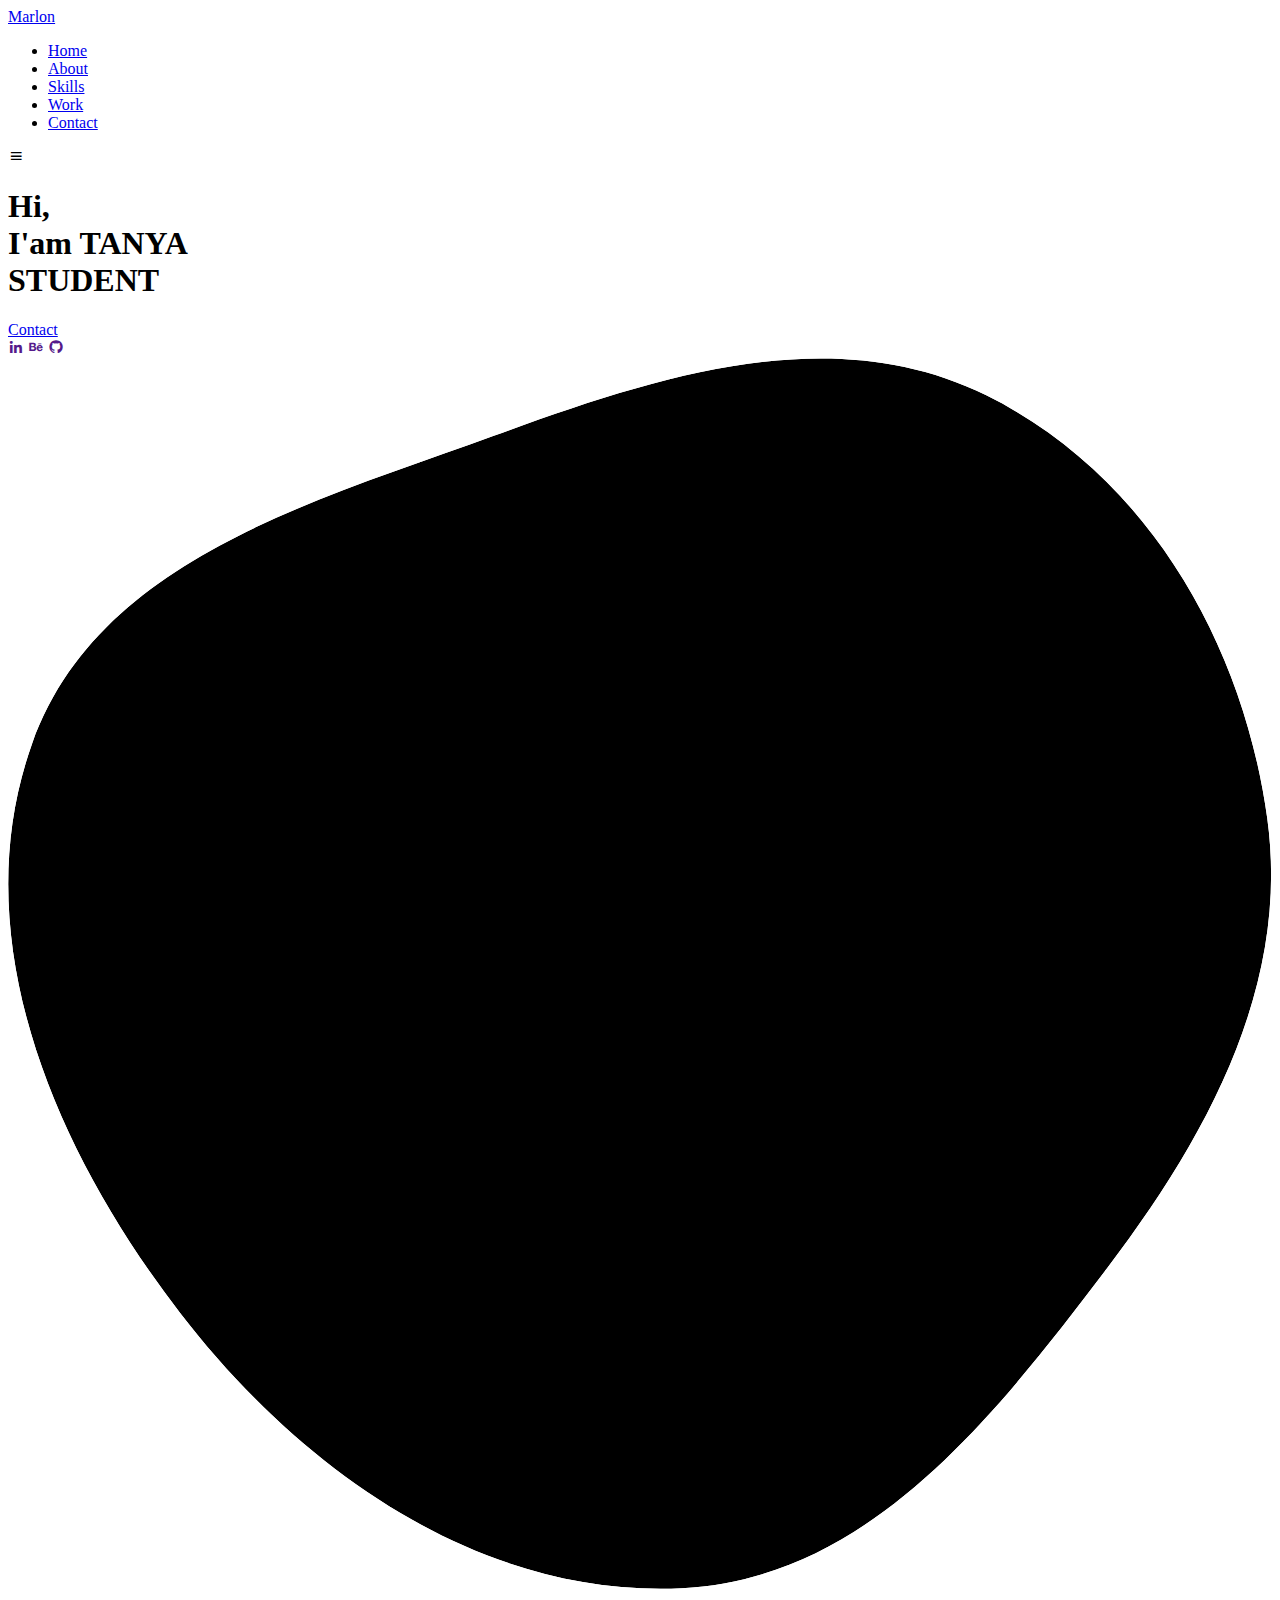
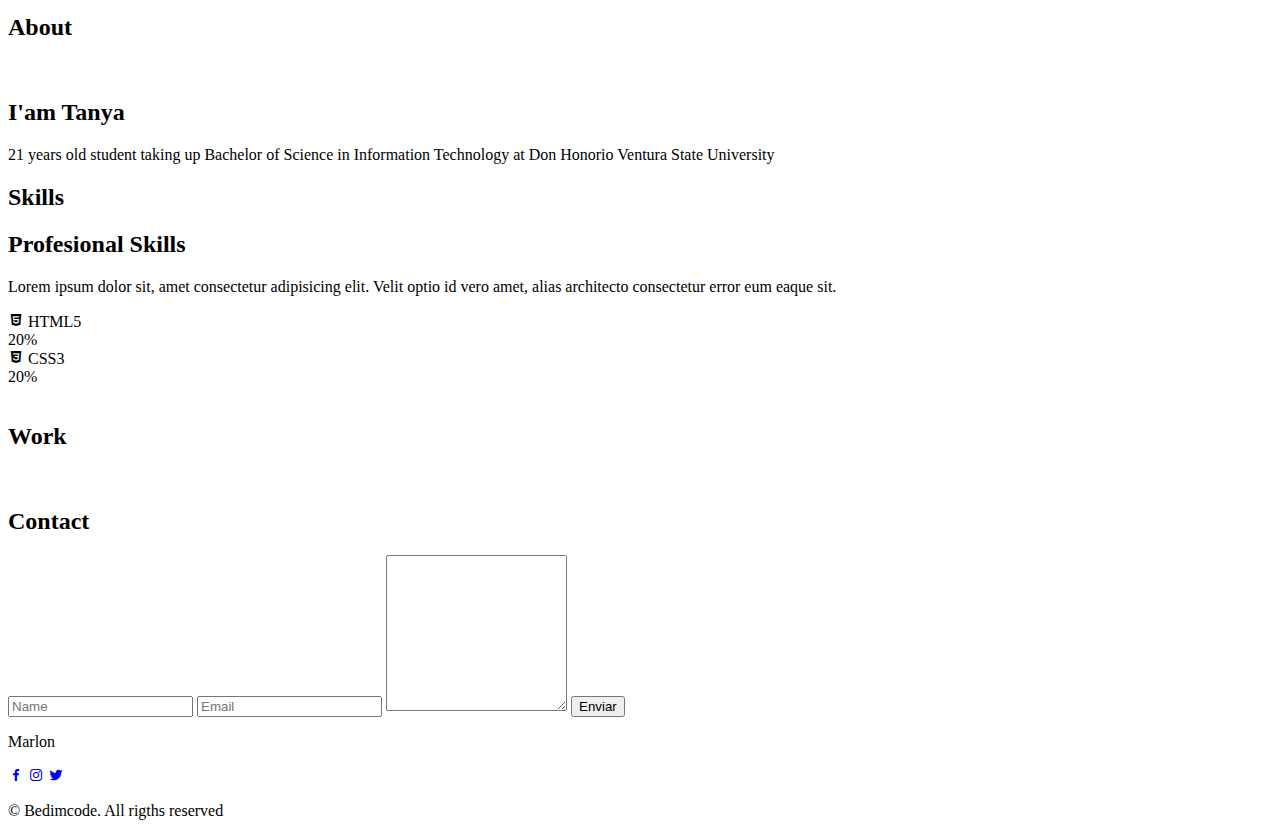
==== Tanya-Portfolio/index.html @ efccd736 "353" ====
<!DOCTYPE html>
<html lang="en">
    <head>
        <meta charset="UTF-8">
        <meta name="viewport" content="width=device-width, initial-scale=1.0">

        <link rel="stylesheet" href="assets/css/styles.css">

        <!-- =====BOX ICONS===== -->
        <link href='https://cdn.jsdelivr.net/npm/boxicons@2.0.5/css/boxicons.min.css' rel='stylesheet'>

        <title>Portfolio website complete</title>
    </head>
    <body>
        <!--===== HEADER =====-->
        <header class="l-header">
            <nav class="nav bd-grid">
                <div>
                    <a href="#" class="nav__logo">Marlon</a>
                </div>

                <div class="nav__menu" id="nav-menu">
                    <ul class="nav__list">
                        <li class="nav__item"><a href="#home" class="nav__link active-link">Home</a></li>
                        <li class="nav__item"><a href="#about" class="nav__link">About</a></li>
                        <li class="nav__item"><a href="#skills" class="nav__link">Skills</a></li>
                        <li class="nav__item"><a href="#work" class="nav__link">Work</a></li>
                        <li class="nav__item"><a href="#contact" class="nav__link">Contact</a></li>
                    </ul>
                </div>

                <div class="nav__toggle" id="nav-toggle">
                    <i class='bx bx-menu'></i>
                </div>
            </nav>
        </header>

        <main class="l-main">
            <!--===== HOME =====-->
            <section class="home bd-grid" id="home">
                <div class="home__data">
                    <h1 class="home__title">Hi,<br>I'am <span class="home__title-color"> TANYA </span><br> STUDENT </h1>

                    <a href="#" class="button">Contact</a>
                </div>

                <div class="home__social">
                    <a href="" class="home__social-icon"><i class='bx bxl-linkedin'></i></a>
                    <a href="" class="home__social-icon"><i class='bx bxl-behance' ></i></a>
                    <a href="" class="home__social-icon"><i class='bx bxl-github' ></i></a>
                </div>

                <div class="home__img">
                    <svg class="home__blob" viewBox="0 0 479 467" xmlns="http://www.w3.org/2000/svg" xmlns:xlink="http://www.w3.org/1999/xlink">
                        <mask id="mask0" mask-type="alpha">
                            <path d="M9.19024 145.964C34.0253 76.5814 114.865 54.7299 184.111 29.4823C245.804 6.98884 311.86 -14.9503 370.735 14.143C431.207 44.026 467.948 107.508 477.191 174.311C485.897 237.229 454.931 294.377 416.506 344.954C373.74 401.245 326.068 462.801 255.442 466.189C179.416 469.835 111.552 422.137 65.1576 361.805C17.4835 299.81 -17.1617 219.583 9.19024 145.964Z"/>
                        </mask>
                        <g mask="url(#mask0)">
                            <path d="M9.19024 145.964C34.0253 76.5814 114.865 54.7299 184.111 29.4823C245.804 6.98884 311.86 -14.9503 370.735 14.143C431.207 44.026 467.948 107.508 477.191 174.311C485.897 237.229 454.931 294.377 416.506 344.954C373.74 401.245 326.068 462.801 255.442 466.189C179.416 469.835 111.552 422.137 65.1576 361.805C17.4835 299.81 -17.1617 219.583 9.19024 145.964Z"/>
                            <image class="https://raw.githubusercontent.com/Tanyag1003/Tanyag1003/refs/heads/main/421956197_1573615646750477_8604354051653161444_n.jpg" x="50" y="60" href="assets/img/perfil.png"/>
                        </g>
                    </svg>
                </div>
            </section>

            <!--===== ABOUT =====-->
            <section class="about section " id="about">
                <h2 class="section-title">About</h2>

                <div class="about__container bd-grid">
                    <div class="about__img">
                        <img src="https://raw.githubusercontent.com/Tanyag1003/Tanyag1003/refs/heads/main/421956197_1573615646750477_8604354051653161444_n.jpg" alt="">
                    </div>
                    
                    <div>
                        <h2 class="about__subtitle">I'am Tanya</h2>
                        <p class="about__text">21 years old student taking up Bachelor of Science in Information Technology at Don Honorio Ventura State University</p>           
                    </div>                                   
                </div>
            </section>

            <!--===== SKILLS =====-->
            <section class="skills section" id="skills">
                <h2 class="section-title">Skills</h2>

                <div class="skills__container bd-grid">          
                    <div>
                        <h2 class="skills__subtitle">Profesional Skills</h2>
                        <p class="skills__text">Lorem ipsum dolor sit, amet consectetur adipisicing elit. Velit optio id vero amet, alias architecto consectetur error eum eaque sit.</p>
                        <div class="skills__data">
                            <div class="skills__names">
                                <i class='bx bxl-html5 skills__icon'></i>
                                <span class="skills__name">HTML5</span>
                            </div>
                            <div class="skills__bar skills__html">

                            </div>
                            <div>
                                <span class="skills__percentage">20%</span>
                            </div>
                        </div>
                        <div class="skills__data">
                            <div class="skills__names">
                                <i class='bx bxl-css3 skills__icon'></i>
                                <span class="skills__name">CSS3</span>
                            </div>
                            <div class="skills__bar skills__css">
                                
                            </div>
                            <div>
                                <span class="skills__percentage">20%</span>
                            </div>
                        </div>
                    </div>
                    
                    <div>              
                        <img src="assets/img/work3.jpg" alt="" class="skills__img">
                    </div>
                </div>
            </section>

            <!--===== WORK =====-->
            <section class="work section" id="work">
                <h2 class="section-title">Work</h2>

                <div class="work__container bd-grid">
                    <a href="" class="work__img">
                        <img src="https://cdn.elearningindustry.com/wp-content/uploads/2020/10/advantages-and-disadvantages-of-online-learning.jpg" alt="">
                    </a>
                </div>
            </section>

            <!--===== CONTACT =====-->
            <section class="contact section" id="contact">
                <h2 class="section-title">Contact</h2>

                <div class="contact__container bd-grid">
                    <form action="" class="contact__form">
                        <input type="text" placeholder="Name" class="contact__input">
                        <input type="mail" placeholder="Email" class="contact__input">
                        <textarea name="" id="" cols="0" rows="10" class="contact__input"></textarea>
                        <input type="button" value="Enviar" class="contact__button button">
                    </form>
                </div>
            </section>
        </main>

        <!--===== FOOTER =====-->
        <footer class="footer">
            <p class="footer__title">Marlon</p>
            <div class="footer__social">
                <a href="#" class="footer__icon"><i class='bx bxl-facebook' ></i></a>
                <a href="#" class="footer__icon"><i class='bx bxl-instagram' ></i></a>
                <a href="#" class="footer__icon"><i class='bx bxl-twitter' ></i></a>
            </div>
            <p class="footer__copy">&#169; Bedimcode. All rigths reserved</p>
        </footer>


        <!--===== SCROLL REVEAL =====-->
        <script src="https://unpkg.com/scrollreveal"></script>

        <!--===== MAIN JS =====-->
        <script src="assets/js/main.js"></script>
    </body>
</html>
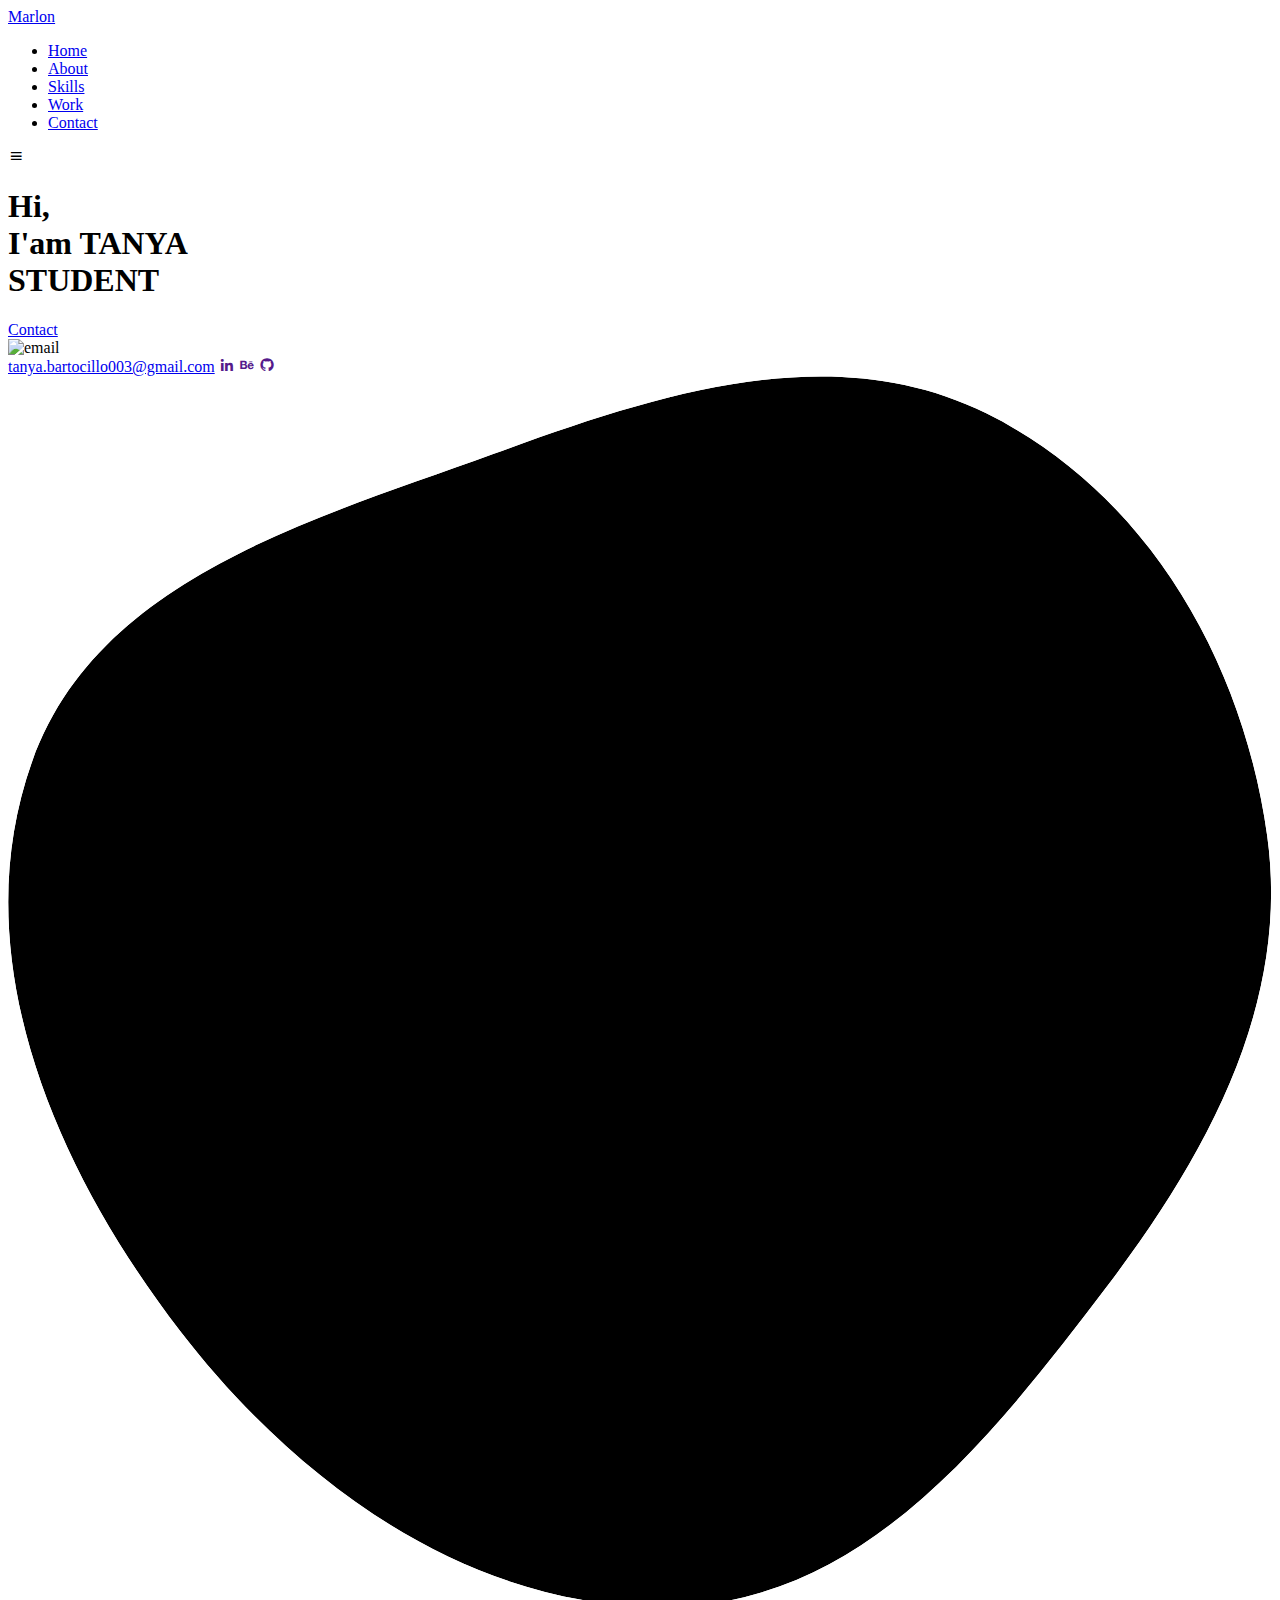
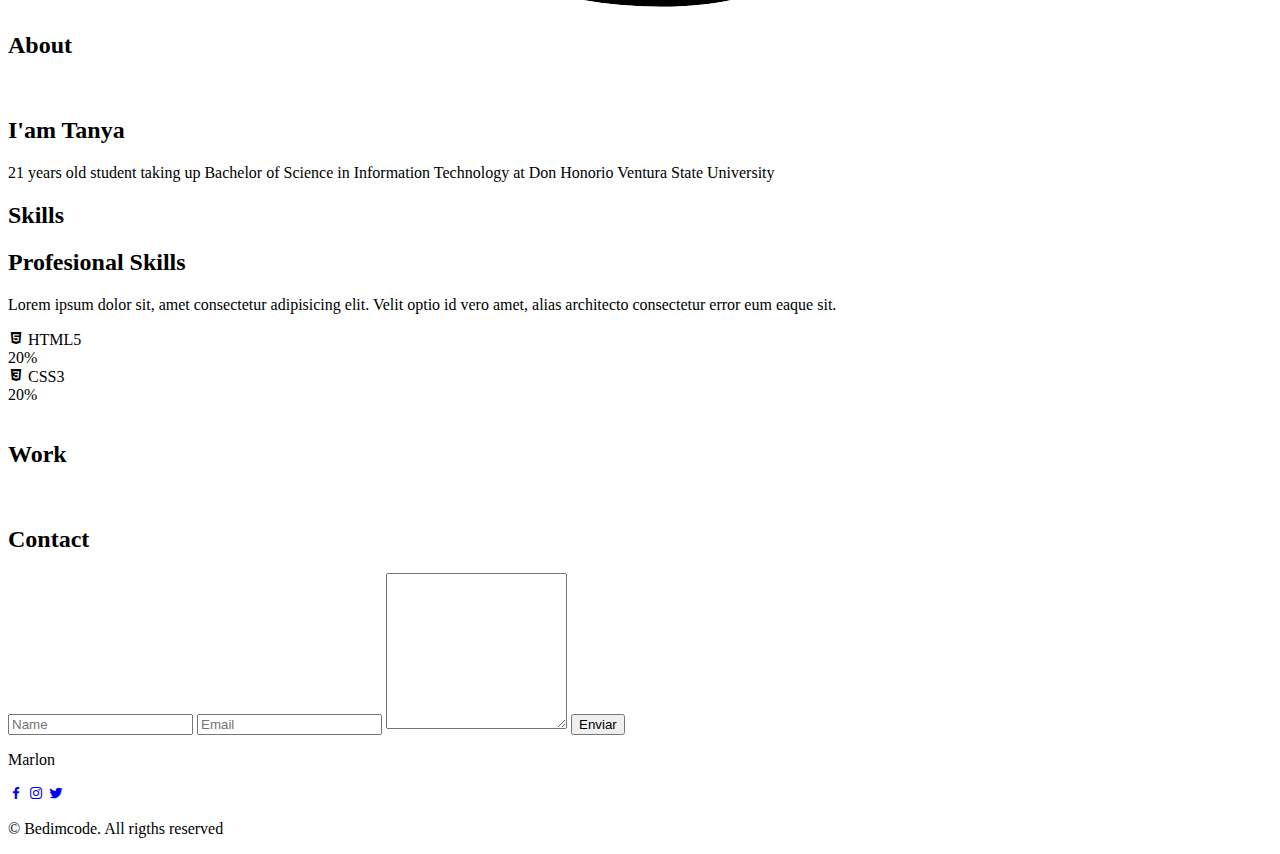
==== commit 09994763: "35" ====
--- a/Tanya-Portfolio/index.html
+++ b/Tanya-Portfolio/index.html
@@ -45,6 +45,8 @@
                 </div>
 
                 <div class="home__social">
+                    <img src= "https://raw.githubusercontent.com/MikeCodesDotNET/ColoredBadges/4a38660afb7be89a6032218589b4454a1285c7f8/svg/social/gmail.svg" alt= "email" width = "100"> <br>
+                    <t><a href= "url"> tanya.bartocillo003@gmail.com</a>
                     <a href="" class="home__social-icon"><i class='bx bxl-linkedin'></i></a>
                     <a href="" class="home__social-icon"><i class='bx bxl-behance' ></i></a>
                     <a href="" class="home__social-icon"><i class='bx bxl-github' ></i></a>
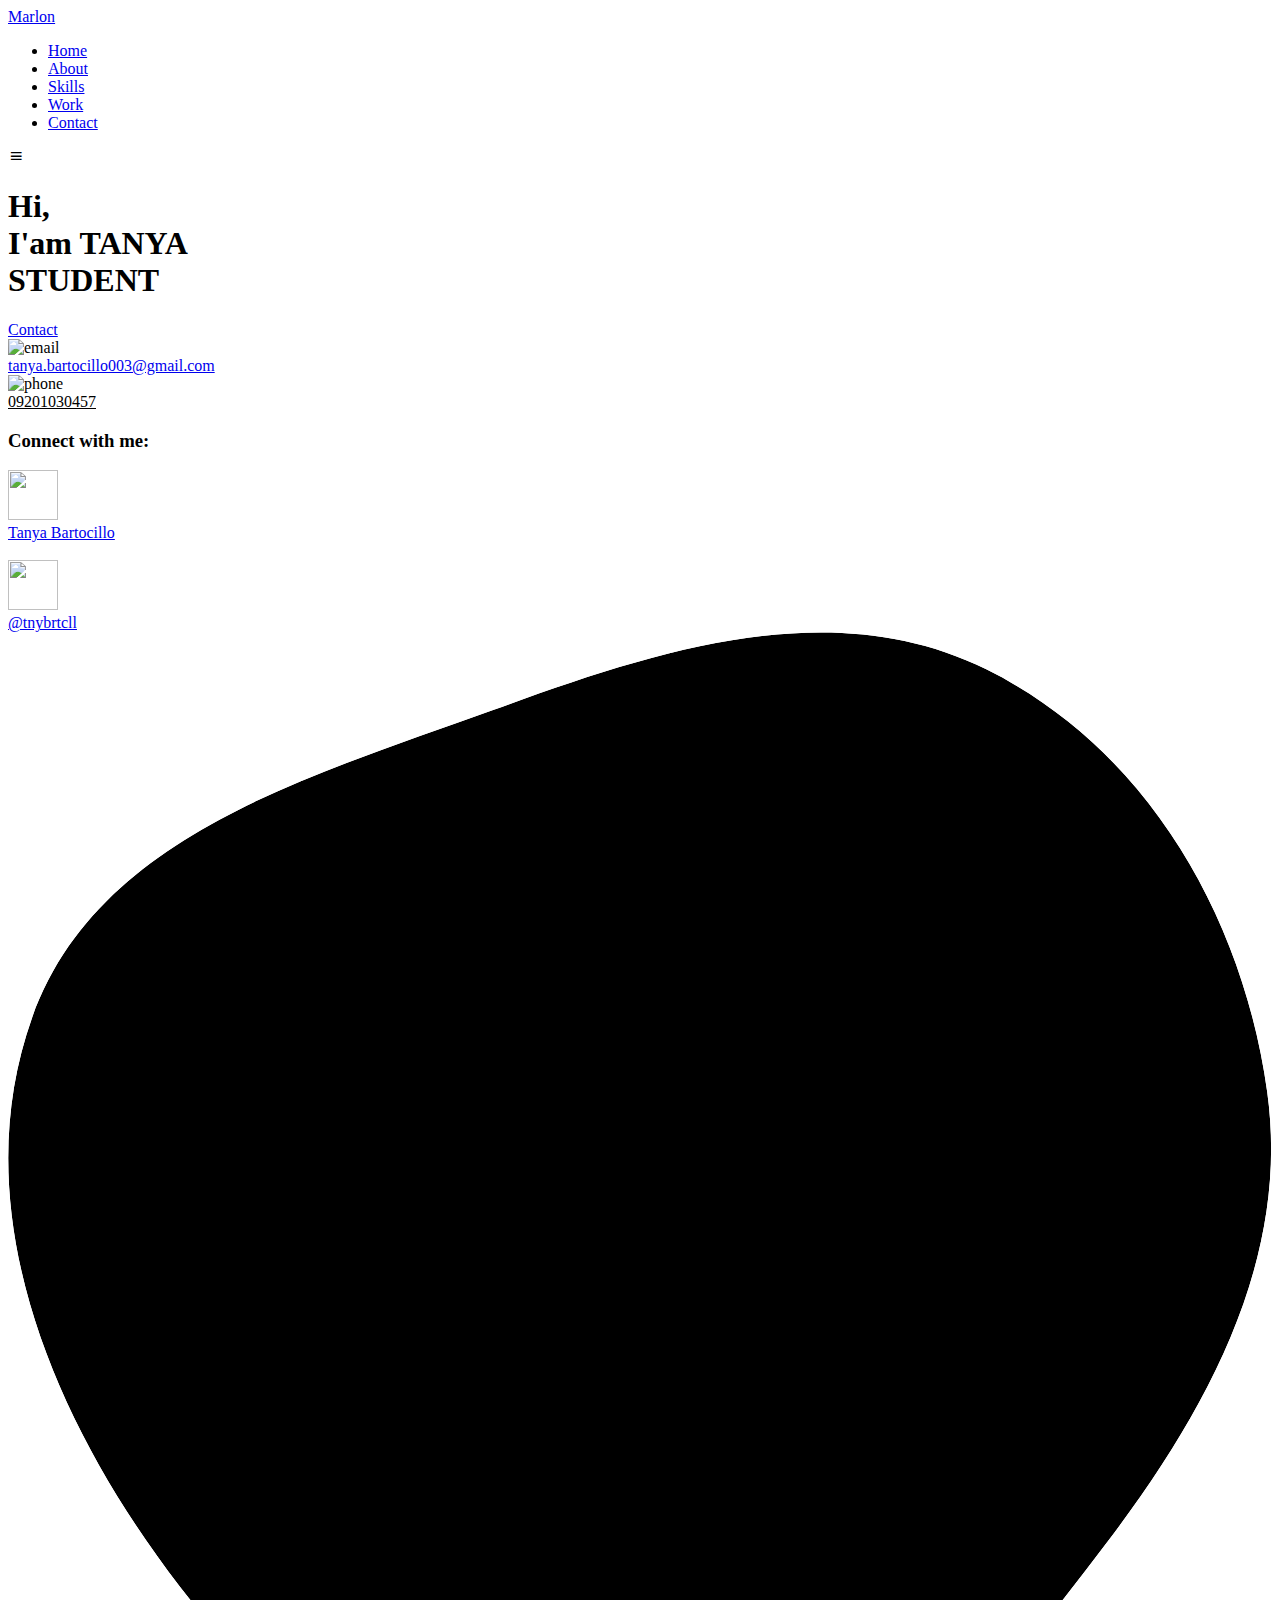
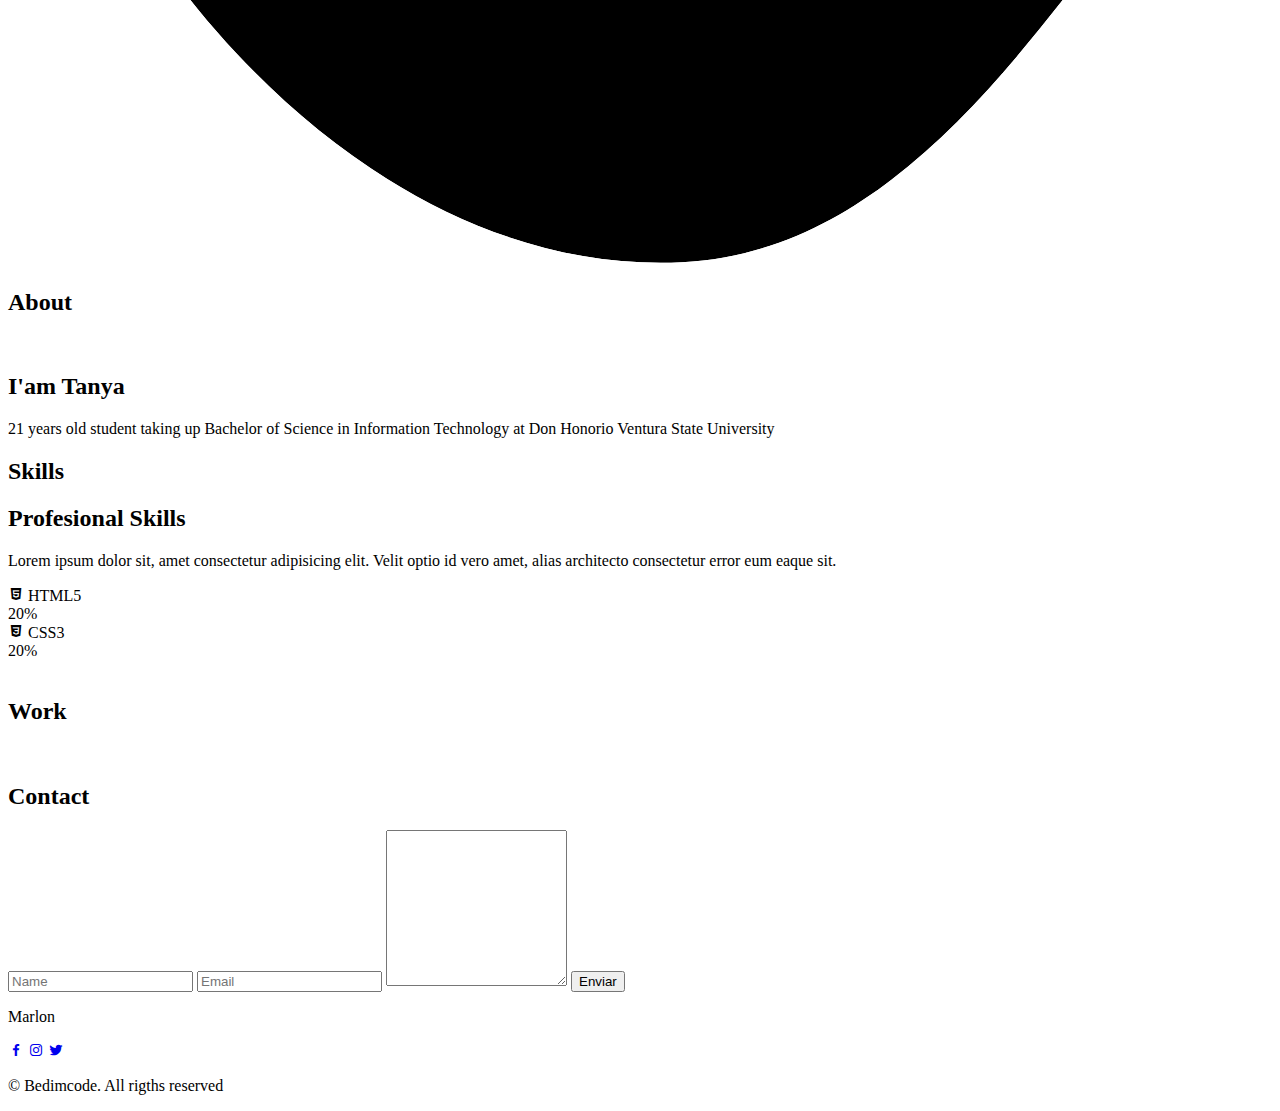
==== commit 98d42707: "35" ====
--- a/Tanya-Portfolio/index.html
+++ b/Tanya-Portfolio/index.html
@@ -46,10 +46,15 @@
 
                 <div class="home__social">
                     <img src= "https://raw.githubusercontent.com/MikeCodesDotNET/ColoredBadges/4a38660afb7be89a6032218589b4454a1285c7f8/svg/social/gmail.svg" alt= "email" width = "100"> <br>
-                    <t><a href= "url"> tanya.bartocillo003@gmail.com</a>
-                    <a href="" class="home__social-icon"><i class='bx bxl-linkedin'></i></a>
-                    <a href="" class="home__social-icon"><i class='bx bxl-behance' ></i></a>
-                    <a href="" class="home__social-icon"><i class='bx bxl-github' ></i></a>
+                    <t><a href= "url">  <t>tanya.bartocillo003@gmail.com</a></t>
+                    <br>  
+                    <img src= "https://cdn4.iconfinder.com/data/icons/social-icons-6/40/phone-1024.png" alt="phone" height= "50" width="50"> <br> <u>09201030457</u>
+                    <h3 align="left">Connect with me:</h3>
+                    <img src="https://upload.wikimedia.org/wikipedia/commons/6/6c/Facebook_Logo_2023.png" width=50 height= 50 > <br>
+                    <t> <a href= "https://www.facebook.com/tnybrtcll03" > Tanya Bartocillo </a> <br>
+                    <br>
+                    <img src= "https://upload.wikimedia.org/wikipedia/commons/9/95/Instagram_logo_2022.svg" width="50" height="50"> <br>
+                    <t> <a href="https://www.instagram.com/tny_brtcllo?igsh=MWdidHRiNDMwbnZtYg%3D%3D&utm_source=qr"> @tnybrtcll </a>
                 </div>
 
                 <div class="home__img">
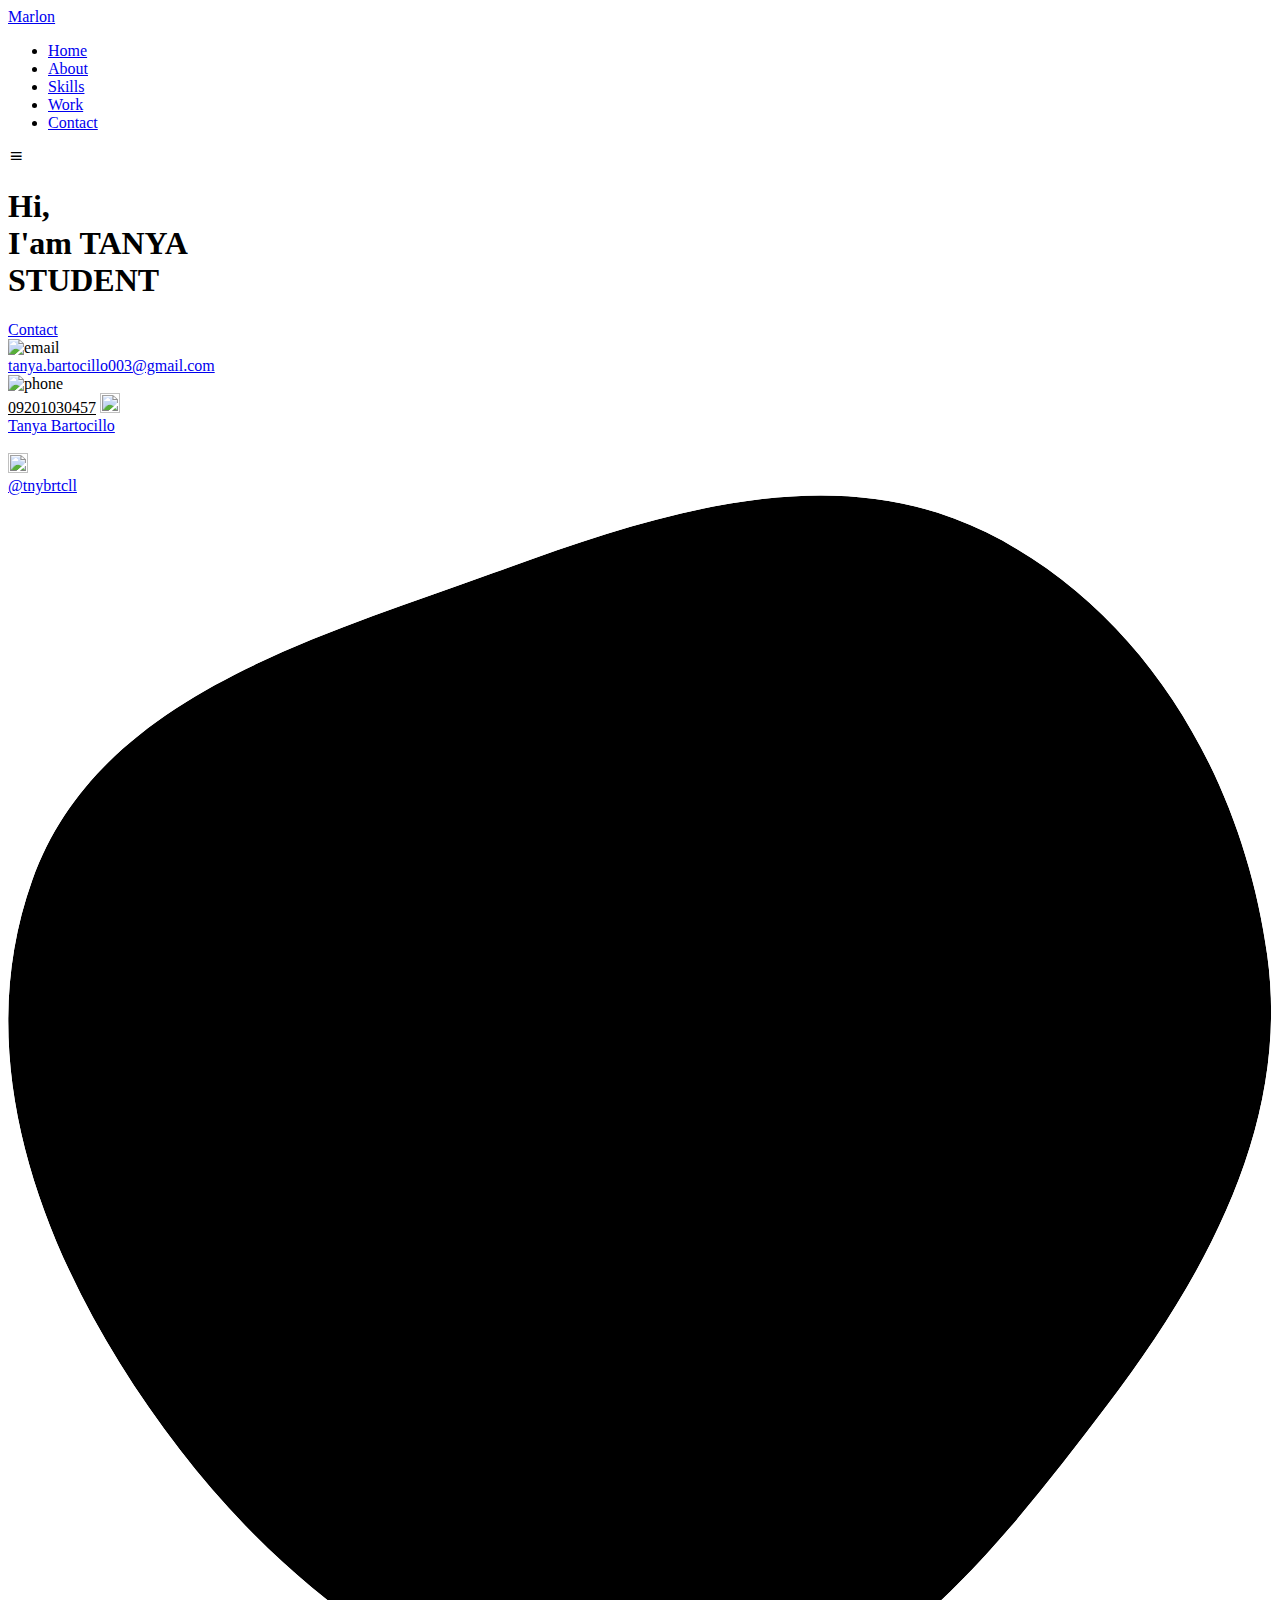
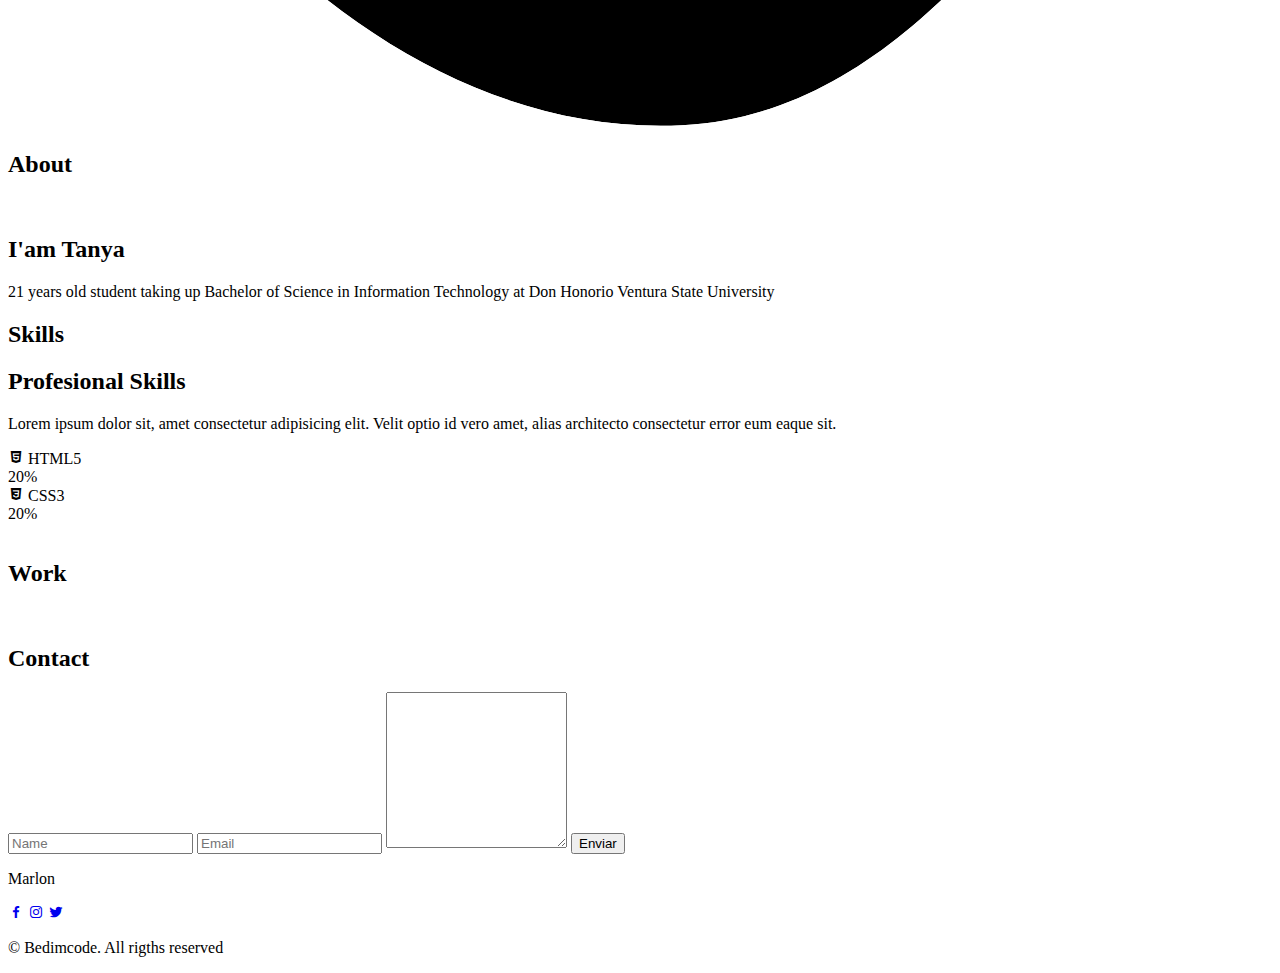
==== commit 1c3d1ccc: "1" ====
--- a/Tanya-Portfolio/index.html
+++ b/Tanya-Portfolio/index.html
@@ -45,15 +45,15 @@
                 </div>
 
                 <div class="home__social">
-                    <img src= "https://raw.githubusercontent.com/MikeCodesDotNET/ColoredBadges/4a38660afb7be89a6032218589b4454a1285c7f8/svg/social/gmail.svg" alt= "email" width = "100"> <br>
-                    <t><a href= "url">  <t>tanya.bartocillo003@gmail.com</a></t>
+                    <img src= "https://raw.githubusercontent.com/MikeCodesDotNET/ColoredBadges/4a38660afb7be89a6032218589b4454a1285c7f8/svg/social/gmail.svg" alt= "email" width = "50"> <br>
+                    <t><a href= "url">  
+                    <t>tanya.bartocillo003@gmail.com</a></t>
                     <br>  
-                    <img src= "https://cdn4.iconfinder.com/data/icons/social-icons-6/40/phone-1024.png" alt="phone" height= "50" width="50"> <br> <u>09201030457</u>
-                    <h3 align="left">Connect with me:</h3>
-                    <img src="https://upload.wikimedia.org/wikipedia/commons/6/6c/Facebook_Logo_2023.png" width=50 height= 50 > <br>
+                    <img src= "https://cdn4.iconfinder.com/data/icons/social-icons-6/40/phone-1024.png" alt="phone" height= "20" width="20"> <br> <u>09201030457</u>
+                    <img src="https://upload.wikimedia.org/wikipedia/commons/6/6c/Facebook_Logo_2023.png" width=20 height= 20 > <br>
                     <t> <a href= "https://www.facebook.com/tnybrtcll03" > Tanya Bartocillo </a> <br>
                     <br>
-                    <img src= "https://upload.wikimedia.org/wikipedia/commons/9/95/Instagram_logo_2022.svg" width="50" height="50"> <br>
+                    <img src= "https://upload.wikimedia.org/wikipedia/commons/9/95/Instagram_logo_2022.svg" width="20" height="20"> <br>
                     <t> <a href="https://www.instagram.com/tny_brtcllo?igsh=MWdidHRiNDMwbnZtYg%3D%3D&utm_source=qr"> @tnybrtcll </a>
                 </div>
 
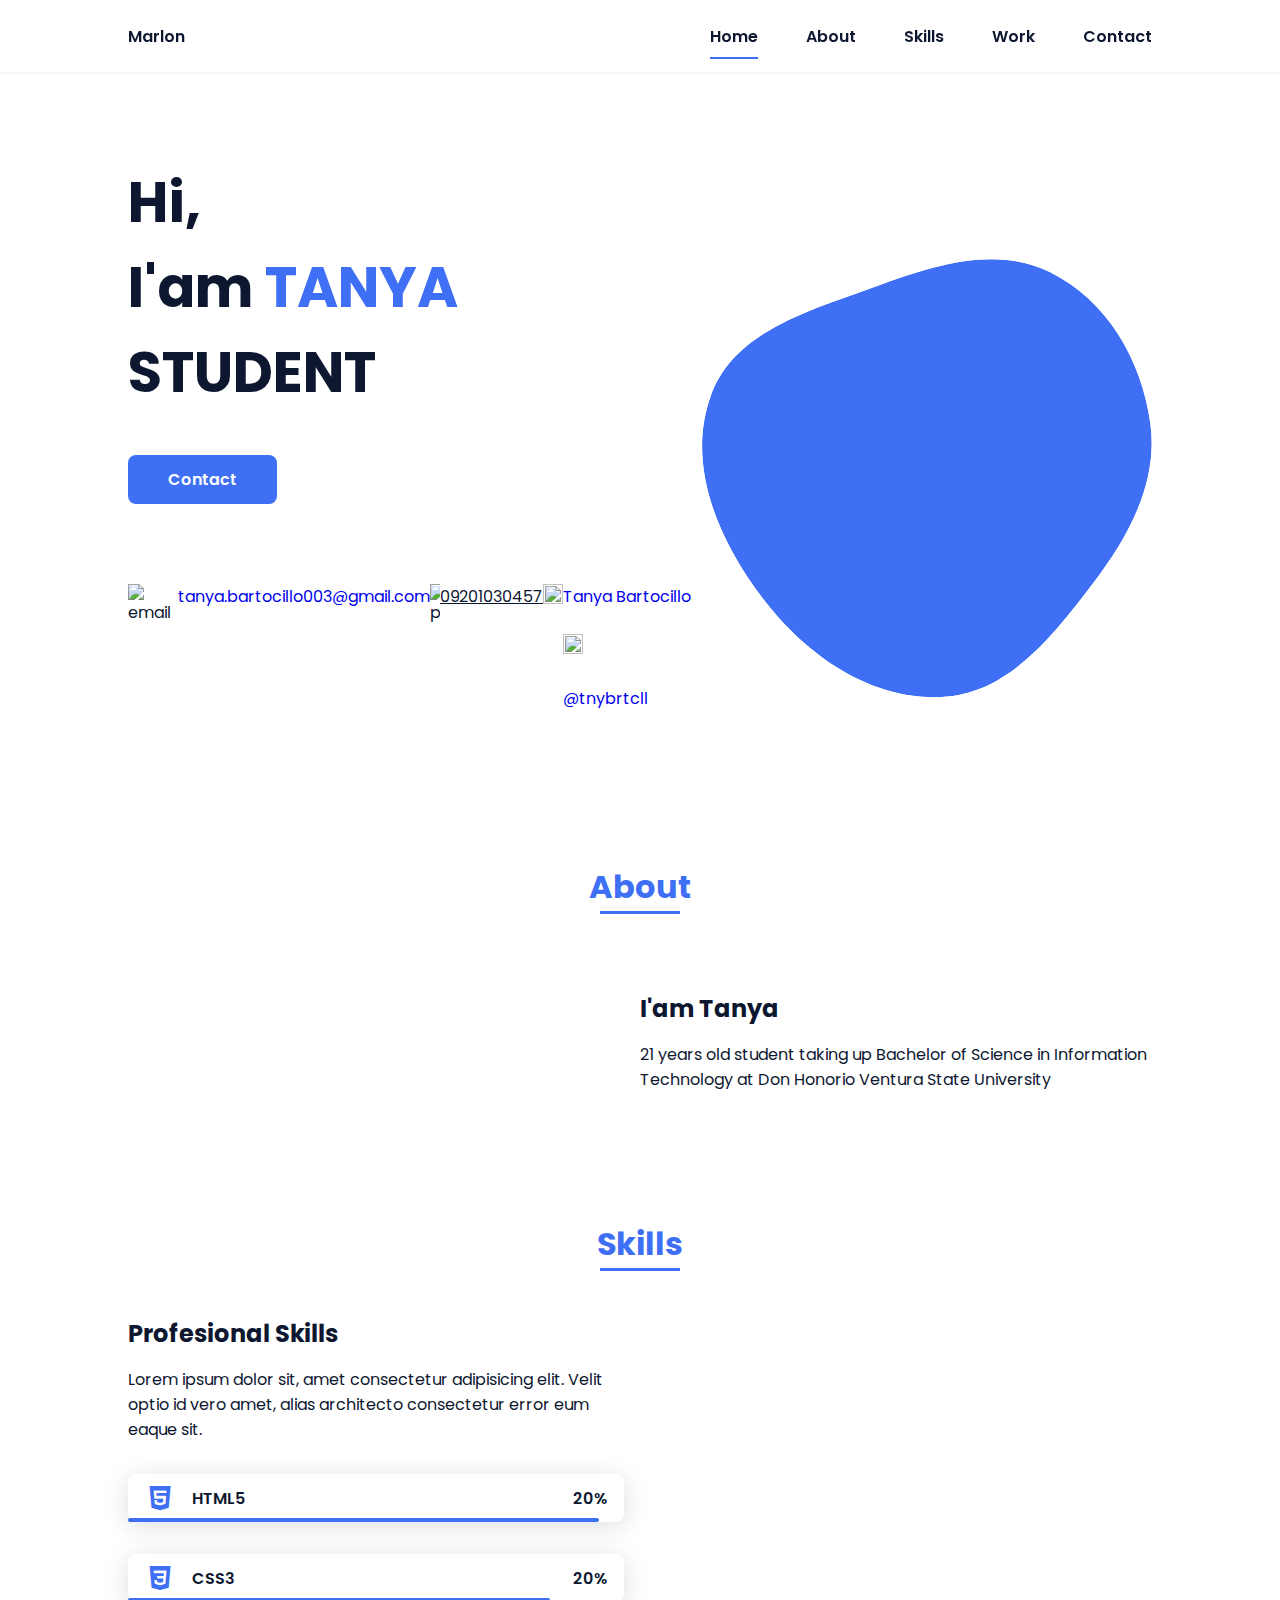
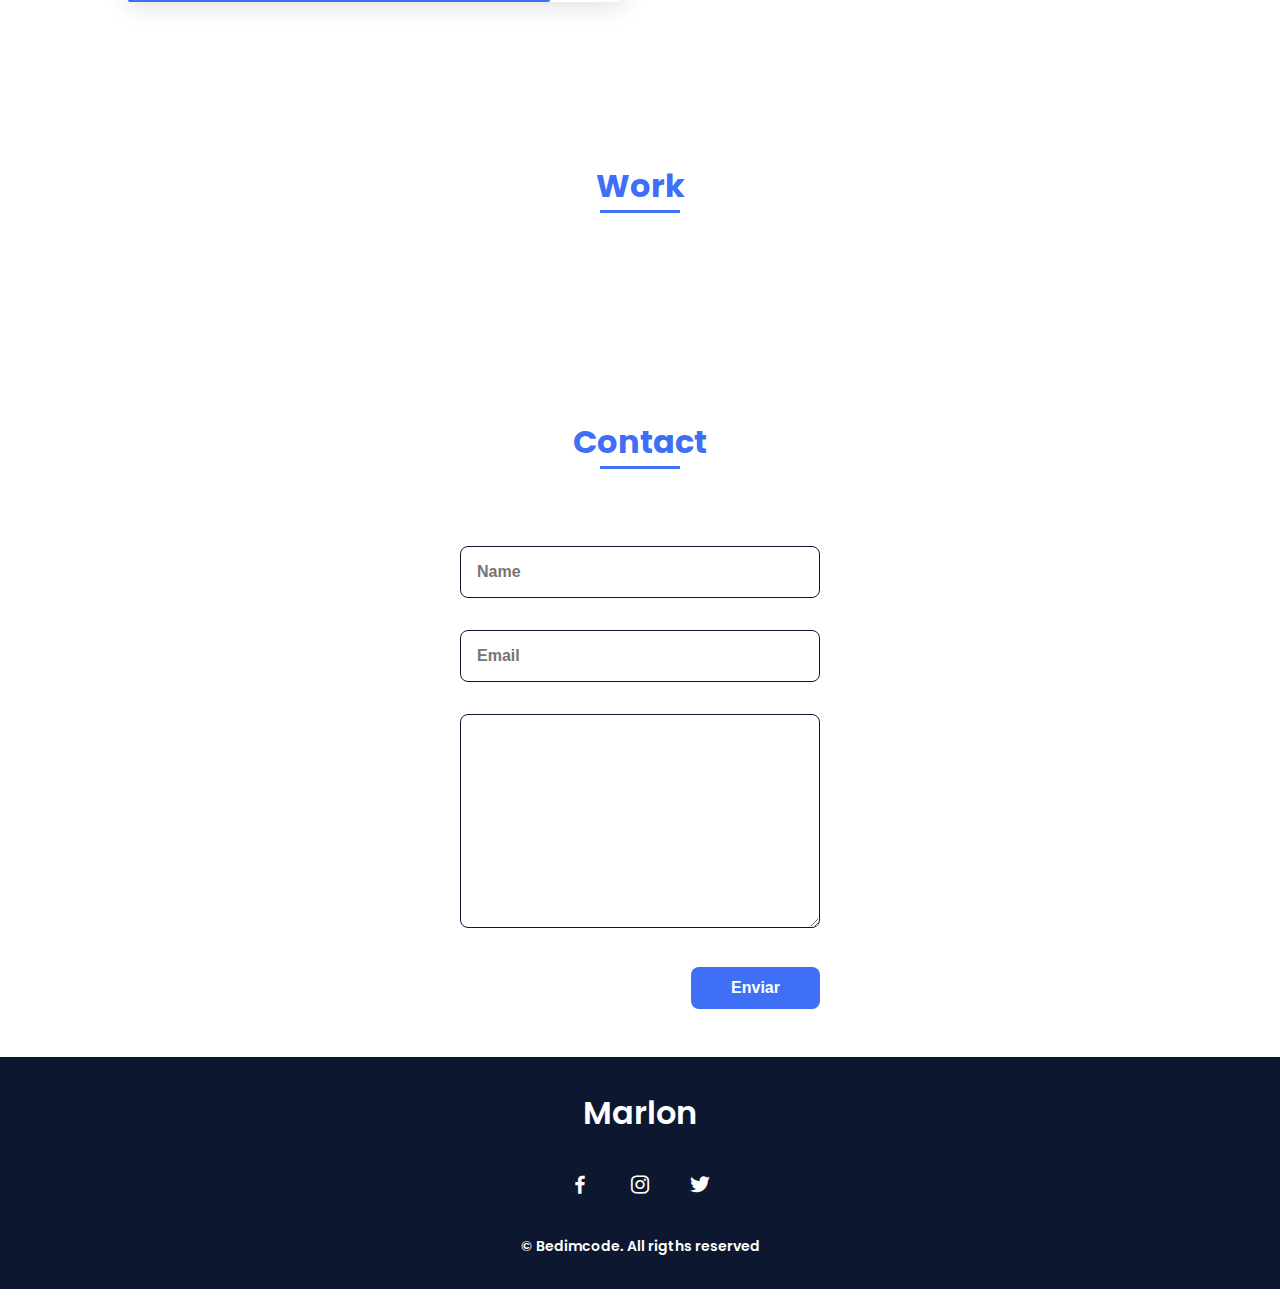
==== commit 45432e6f: "2" ====
--- a/Tanya-Portfolio/index.html
+++ b/Tanya-Portfolio/index.html
@@ -46,12 +46,12 @@
 
                 <div class="home__social">
                     <img src= "https://raw.githubusercontent.com/MikeCodesDotNET/ColoredBadges/4a38660afb7be89a6032218589b4454a1285c7f8/svg/social/gmail.svg" alt= "email" width = "50"> <br>
-                    <t><a href= "url">  
-                    <t>tanya.bartocillo003@gmail.com</a></t>
+                    <t><a href= "url"><t>tanya.bartocillo003@gmail.com</a></t>
                     <br>  
-                    <img src= "https://cdn4.iconfinder.com/data/icons/social-icons-6/40/phone-1024.png" alt="phone" height= "20" width="20"> <br> <u>09201030457</u>
+                    <img src= "https://cdn4.iconfinder.com/data/icons/social-icons-6/40/phone-1024.png" alt="phone" height= "10" width="10"> <br> <u>09201030457</u>
                     <img src="https://upload.wikimedia.org/wikipedia/commons/6/6c/Facebook_Logo_2023.png" width=20 height= 20 > <br>
-                    <t> <a href= "https://www.facebook.com/tnybrtcll03" > Tanya Bartocillo </a> <br>
+                    <t> 
+                    <a href= "https://www.facebook.com/tnybrtcll03" > Tanya Bartocillo </a> <br>
                     <br>
                     <img src= "https://upload.wikimedia.org/wikipedia/commons/9/95/Instagram_logo_2022.svg" width="20" height="20"> <br>
                     <t> <a href="https://www.instagram.com/tny_brtcllo?igsh=MWdidHRiNDMwbnZtYg%3D%3D&utm_source=qr"> @tnybrtcll </a>
--- a/Tanya-Portfolio/assets/css/styles.css
+++ b/Tanya-Portfolio/assets/css/styles.css
@@ -0,0 +1,492 @@
+/*===== GOOGLE FONTS =====*/
+@import url("https://fonts.googleapis.com/css2?family=Poppins:wght@400;600;700&display=swap");
+/*===== VARIABLES CSS =====*/
+:root {
+  --header-height: 3rem;
+  --font-semi: 600;
+  /*===== Colores =====*/
+  /*Purple 260 - Red 355 - Blue 224 - Pink 340*/
+  /* HSL color mode */
+  --hue-color: 224;
+  --first-color: hsl(var(--hue-color), 89%, 60%);
+  --second-color: hsl(var(--hue-color), 56%, 12%);
+  /*===== Fuente y tipografia =====*/
+  --body-font: "Poppins", sans-serif;
+  --big-font-size: 2rem;
+  --h2-font-size: 1.25rem;
+  --normal-font-size: .938rem;
+  --smaller-font-size: .75rem;
+  /*===== Margenes =====*/
+  --mb-2: 1rem;
+  --mb-4: 2rem;
+  --mb-5: 2.5rem;
+  --mb-6: 3rem;
+  /*===== z index =====*/
+  --z-back: -10;
+  --z-fixed: 100;
+}
+@media screen and (min-width: 968px) {
+  :root {
+    --big-font-size: 3.5rem;
+    --h2-font-size: 2rem;
+    --normal-font-size: 1rem;
+    --smaller-font-size: .875rem;
+  }
+}
+
+/*===== BASE =====*/
+*, ::before, ::after {
+  box-sizing: border-box;
+}
+
+html {
+  scroll-behavior: smooth;
+}
+
+body {
+  margin: var(--header-height) 0 0 0;
+  font-family: var(--body-font);
+  font-size: var(--normal-font-size);
+  color: var(--second-color);
+}
+
+h1, h2, p {
+  margin: 0;
+}
+
+ul {
+  margin: 0;
+  padding: 0;
+  list-style: none;
+}
+
+a {
+  text-decoration: none;
+}
+
+img {
+  max-width: 100%;
+  height: auto;
+  display: block;
+}
+
+/*===== CLASS CSS ===== */
+.section-title {
+  position: relative;
+  font-size: var(--h2-font-size);
+  color: var(--first-color);
+  margin-top: var(--mb-2);
+  margin-bottom: var(--mb-4);
+  text-align: center;
+}
+.section-title::after {
+  position: absolute;
+  content: "";
+  width: 64px;
+  height: 0.18rem;
+  left: 0;
+  right: 0;
+  margin: auto;
+  top: 2rem;
+  background-color: var(--first-color);
+}
+
+.section {
+  padding-top: 3rem;
+  padding-bottom: 2rem;
+}
+
+/*===== LAYOUT =====*/
+.bd-grid {
+  max-width: 1024px;
+  display: grid;
+  margin-left: var(--mb-2);
+  margin-right: var(--mb-2);
+}
+
+.l-header {
+  width: 100%;
+  position: fixed;
+  top: 0;
+  left: 0;
+  z-index: var(--z-fixed);
+  background-color: #fff;
+  box-shadow: 0 1px 4px rgba(146, 161, 176, 0.15);
+}
+
+/*===== NAV =====*/
+.nav {
+  height: var(--header-height);
+  display: flex;
+  justify-content: space-between;
+  align-items: center;
+  font-weight: var(--font-semi);
+}
+@media screen and (max-width: 767px) {
+  .nav__menu {
+    position: fixed;
+    top: var(--header-height);
+    right: -100%;
+    width: 80%;
+    height: 100%;
+    padding: 2rem;
+    background-color: var(--second-color);
+    transition: 0.5s;
+  }
+}
+.nav__item {
+  margin-bottom: var(--mb-4);
+}
+.nav__link {
+  position: relative;
+  color: #fff;
+}
+.nav__link:hover {
+  position: relative;
+}
+.nav__link:hover::after {
+  position: absolute;
+  content: "";
+  width: 100%;
+  height: 0.18rem;
+  left: 0;
+  top: 2rem;
+  background-color: var(--first-color);
+}
+.nav__logo {
+  color: var(--second-color);
+}
+.nav__toggle {
+  color: var(--second-color);
+  font-size: 1.5rem;
+  cursor: pointer;
+}
+
+/*Active menu*/
+.active-link::after {
+  position: absolute;
+  content: "";
+  width: 100%;
+  height: 0.18rem;
+  left: 0;
+  top: 2rem;
+  background-color: var(--first-color);
+}
+
+/*=== Show menu ===*/
+.show {
+  right: 0;
+}
+
+/*===== HOME =====*/
+.home {
+  position: relative;
+  row-gap: 5rem;
+  padding: 4rem 0 5rem;
+}
+.home__data {
+  align-self: center;
+}
+.home__title {
+  font-size: var(--big-font-size);
+  margin-bottom: var(--mb-5);
+}
+.home__title-color {
+  color: var(--first-color);
+}
+.home__social {
+  display: flex;
+  flex-direction: column;
+}
+.home__social-icon {
+  width: max-content;
+  margin-bottom: var(--mb-2);
+  font-size: 1.5rem;
+  color: var(--second-color);
+}
+.home__social-icon:hover {
+  color: var(--first-color);
+}
+.home__img {
+  position: absolute;
+  right: 0;
+  bottom: 0;
+  width: 260px;
+}
+.home__blob {
+  fill: var(--first-color);
+}
+.home__blob-img {
+  width: 360px;
+}
+
+/*BUTTONS*/
+.button {
+  display: inline-block;
+  background-color: var(--first-color);
+  color: #fff;
+  padding: 0.75rem 2.5rem;
+  font-weight: var(--font-semi);
+  border-radius: 0.5rem;
+  transition: 0.3s;
+}
+.button:hover {
+  box-shadow: 0px 10px 36px rgba(0, 0, 0, 0.15);
+}
+
+/* ===== ABOUT =====*/
+.about__container {
+  row-gap: 2rem;
+  text-align: center;
+}
+.about__subtitle {
+  margin-bottom: var(--mb-2);
+}
+.about__img {
+  justify-self: center;
+}
+.about__img img {
+  width: 200px;
+  border-radius: 0.5rem;
+}
+
+/* ===== SKILLS =====*/
+.skills__container {
+  row-gap: 2rem;
+  text-align: center;
+}
+.skills__subtitle {
+  margin-bottom: var(--mb-2);
+}
+.skills__text {
+  margin-bottom: var(--mb-4);
+}
+.skills__data {
+  display: flex;
+  justify-content: space-between;
+  align-items: center;
+  position: relative;
+  font-weight: var(--font-semi);
+  padding: 0.5rem 1rem;
+  margin-bottom: var(--mb-4);
+  border-radius: 0.5rem;
+  box-shadow: 0px 4px 25px rgba(14, 36, 49, 0.15);
+}
+.skills__icon {
+  font-size: 2rem;
+  margin-right: var(--mb-2);
+  color: var(--first-color);
+}
+.skills__names {
+  display: flex;
+  align-items: center;
+}
+.skills__bar {
+  position: absolute;
+  left: 0;
+  bottom: 0;
+  background-color: var(--first-color);
+  height: 0.25rem;
+  border-radius: 0.5rem;
+  z-index: var(--z-back);
+}
+.skills__html {
+  width: 95%;
+}
+.skills__css {
+  width: 85%;
+}
+.skills__js {
+  width: 65%;
+}
+.skills__ux {
+  width: 85%;
+}
+.skills__img {
+  border-radius: 0.5rem;
+}
+
+/* ===== WORK =====*/
+.work__container {
+  row-gap: 2rem;
+}
+.work__img {
+  box-shadow: 0px 4px 25px rgba(14, 36, 49, 0.15);
+  border-radius: 0.5rem;
+  overflow: hidden;
+}
+.work__img img {
+  transition: 1s;
+}
+.work__img img:hover {
+  transform: scale(1.1);
+}
+
+/* ===== CONTACT =====*/
+.contact__input {
+  width: 100%;
+  font-size: var(--normal-font-size);
+  font-weight: var(--font-semi);
+  padding: 1rem;
+  border-radius: 0.5rem;
+  border: 1.5px solid var(--second-color);
+  outline: none;
+  margin-bottom: var(--mb-4);
+}
+.contact__button {
+  display: block;
+  border: none;
+  outline: none;
+  font-size: var(--normal-font-size);
+  cursor: pointer;
+  margin-left: auto;
+}
+
+/* ===== FOOTER =====*/
+.footer {
+  background-color: var(--second-color);
+  color: #fff;
+  text-align: center;
+  font-weight: var(--font-semi);
+  padding: 2rem 0;
+}
+.footer__title {
+  font-size: 2rem;
+  margin-bottom: var(--mb-4);
+}
+.footer__social {
+  margin-bottom: var(--mb-4);
+}
+.footer__icon {
+  font-size: 1.5rem;
+  color: #fff;
+  margin: 0 var(--mb-2);
+}
+.footer__copy {
+  font-size: var(--smaller-font-size);
+}
+
+/* ===== MEDIA QUERIES=====*/
+@media screen and (max-width: 320px) {
+  .home {
+    row-gap: 2rem;
+  }
+  .home__img {
+    width: 200px;
+  }
+}
+@media screen and (min-width: 576px) {
+  .home {
+    padding: 4rem 0 2rem;
+  }
+  .home__social {
+    padding-top: 0;
+    padding-bottom: 2.5rem;
+    flex-direction: row;
+    align-self: flex-end;
+  }
+  .home__social-icon {
+    margin-bottom: 0;
+    margin-right: var(--mb-4);
+  }
+  .home__img {
+    width: 300px;
+    bottom: 25%;
+  }
+  .about__container {
+    grid-template-columns: repeat(2, 1fr);
+    align-items: center;
+    text-align: initial;
+  }
+  .skills__container {
+    grid-template-columns: 0.7fr;
+    justify-content: center;
+    column-gap: 1rem;
+  }
+  .work__container {
+    grid-template-columns: repeat(2, 1fr);
+    column-gap: 2rem;
+    padding-top: 2rem;
+  }
+  .contact__form {
+    width: 360px;
+    padding-top: 2rem;
+  }
+  .contact__container {
+    justify-items: center;
+  }
+}
+@media screen and (min-width: 768px) {
+  body {
+    margin: 0;
+  }
+  .section {
+    padding-top: 4rem;
+    padding-bottom: 3rem;
+  }
+  .section-title {
+    margin-bottom: var(--mb-6);
+  }
+  .section-title::after {
+    width: 80px;
+    top: 3rem;
+  }
+  .nav {
+    height: calc(var(--header-height) + 1.5rem);
+  }
+  .nav__list {
+    display: flex;
+    padding-top: 0;
+  }
+  .nav__item {
+    margin-left: var(--mb-6);
+    margin-bottom: 0;
+  }
+  .nav__toggle {
+    display: none;
+  }
+  .nav__link {
+    color: var(--second-color);
+  }
+  .home {
+    padding: 8rem 0 2rem;
+  }
+  .home__img {
+    width: 400px;
+    bottom: 10%;
+  }
+  .about__container {
+    padding-top: 2rem;
+  }
+  .about__img img {
+    width: 300px;
+  }
+  .skills__container {
+    grid-template-columns: repeat(2, 1fr);
+    column-gap: 2rem;
+    align-items: center;
+    text-align: initial;
+  }
+  .work__container {
+    grid-template-columns: repeat(3, 1fr);
+    column-gap: 2rem;
+  }
+}
+@media screen and (min-width: 992px) {
+  .bd-grid {
+    margin-left: auto;
+    margin-right: auto;
+  }
+  .home {
+    padding: 10rem 0 2rem;
+  }
+  .home__img {
+    width: 450px;
+  }
+
+.email{
+  margin: none;
+  border: none;
+  
+}
+}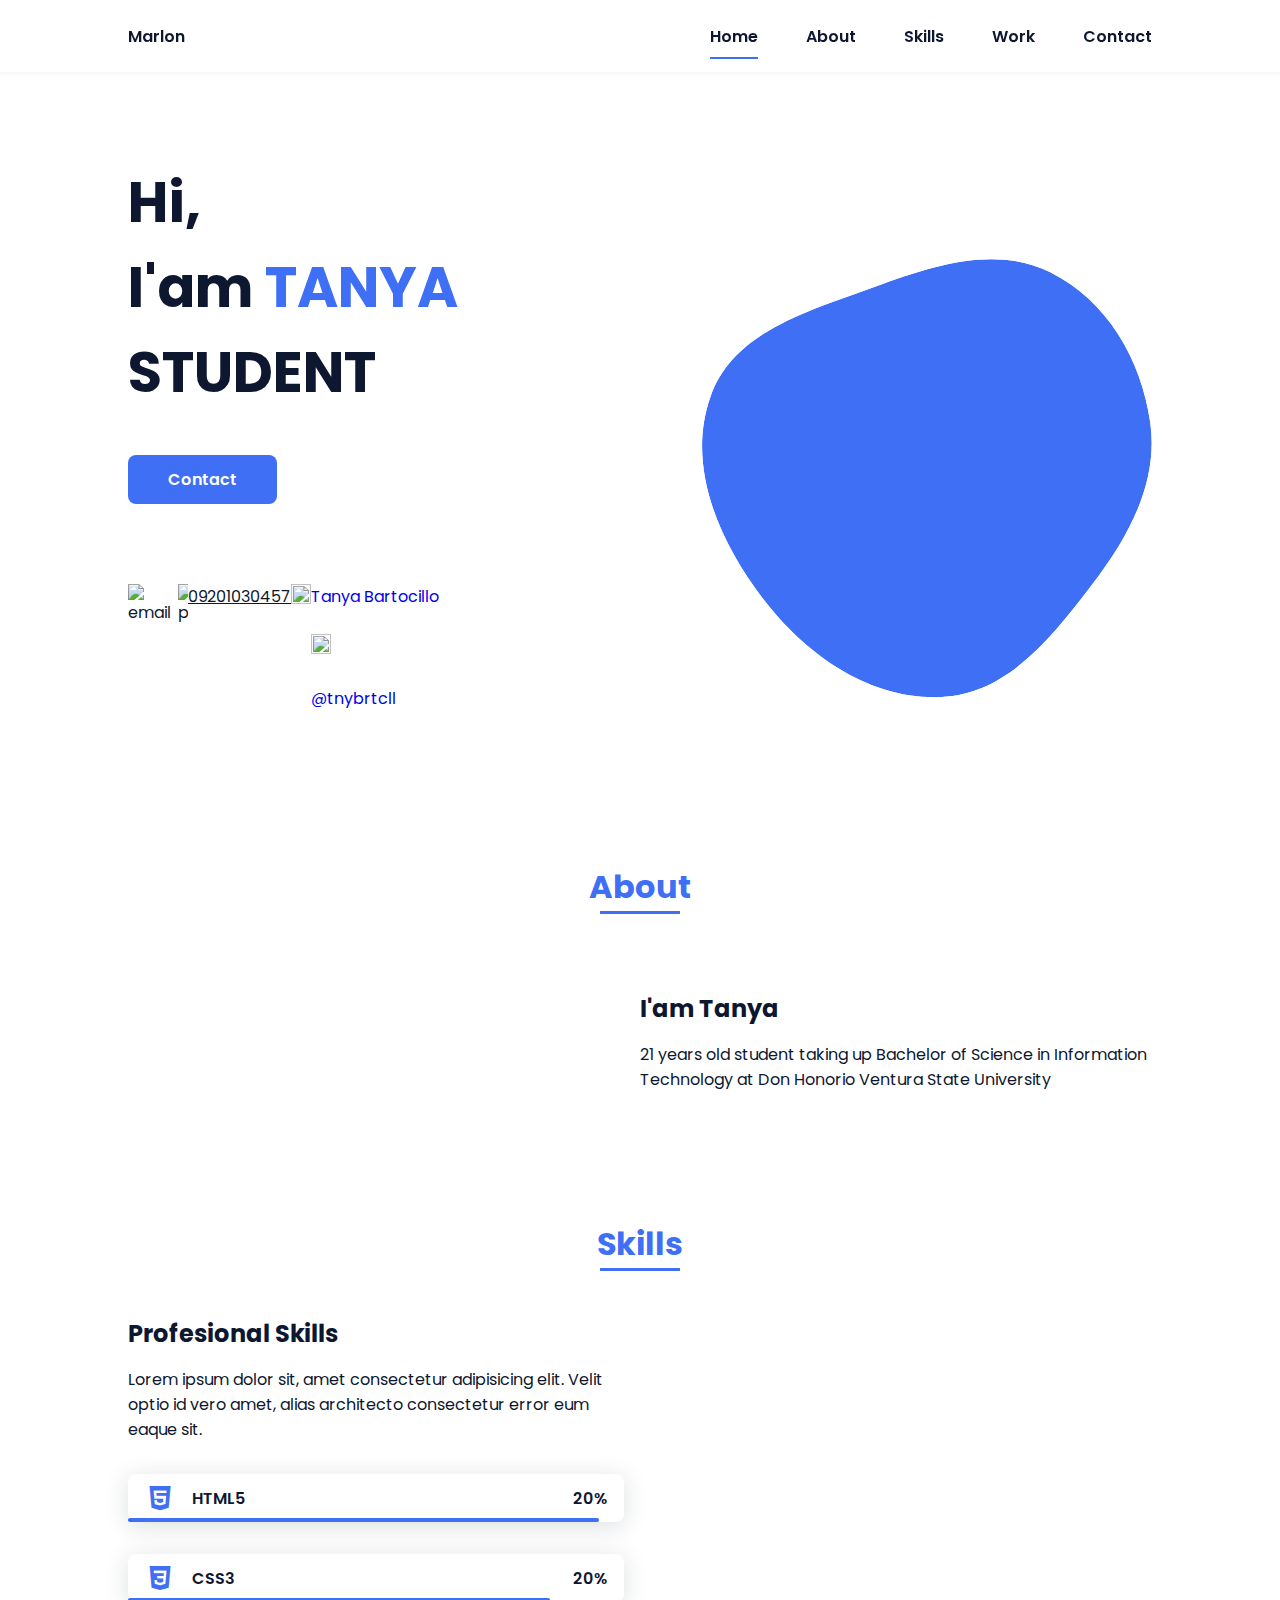
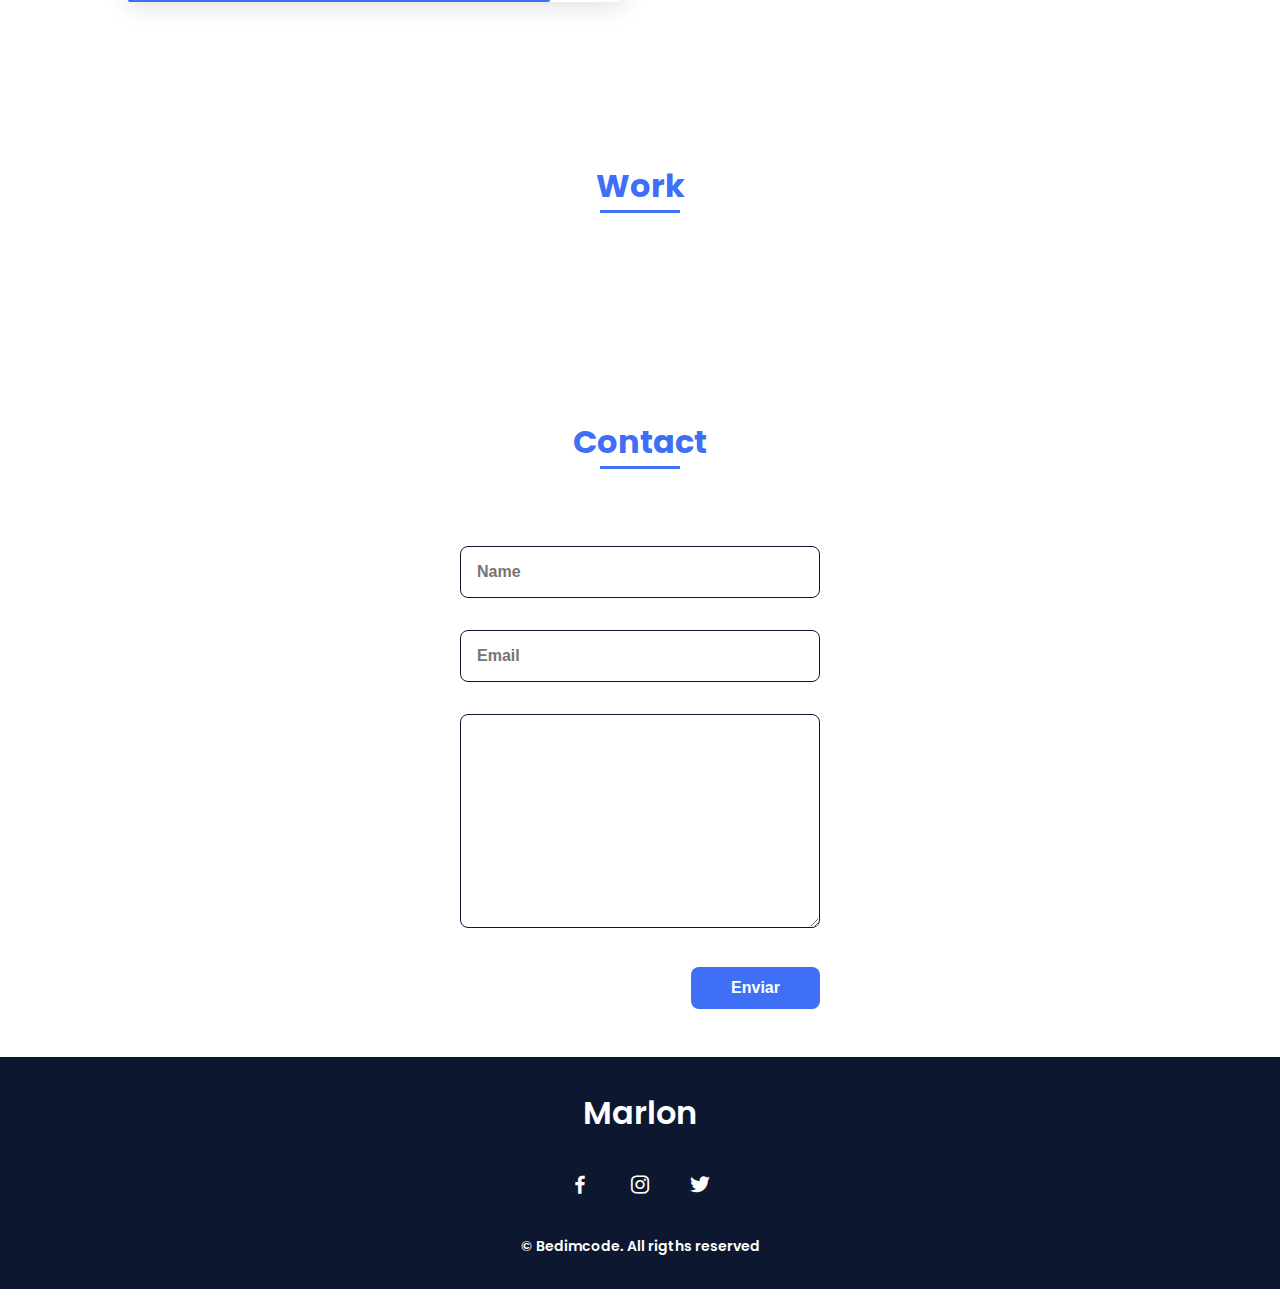
==== commit bc834ecb: "3" ====
--- a/Tanya-Portfolio/index.html
+++ b/Tanya-Portfolio/index.html
@@ -46,7 +46,7 @@
 
                 <div class="home__social">
                     <img src= "https://raw.githubusercontent.com/MikeCodesDotNET/ColoredBadges/4a38660afb7be89a6032218589b4454a1285c7f8/svg/social/gmail.svg" alt= "email" width = "50"> <br>
-                    <t><a href= "url"><t>tanya.bartocillo003@gmail.com</a></t>
+                    <t><a href= "url"><t><p class= "emailgrid" tanya.bartocillo003@gmail.com ></p></a></t>
                     <br>  
                     <img src= "https://cdn4.iconfinder.com/data/icons/social-icons-6/40/phone-1024.png" alt="phone" height= "10" width="10"> <br> <u>09201030457</u>
                     <img src="https://upload.wikimedia.org/wikipedia/commons/6/6c/Facebook_Logo_2023.png" width=20 height= 20 > <br>
--- a/Tanya-Portfolio/assets/css/styles.css
+++ b/Tanya-Portfolio/assets/css/styles.css
@@ -487,6 +487,10 @@
 .email{
   margin: none;
   border: none;
-  
+}
+
+.emailgrid{
+  margin: none;
+  border: none;
 }
 }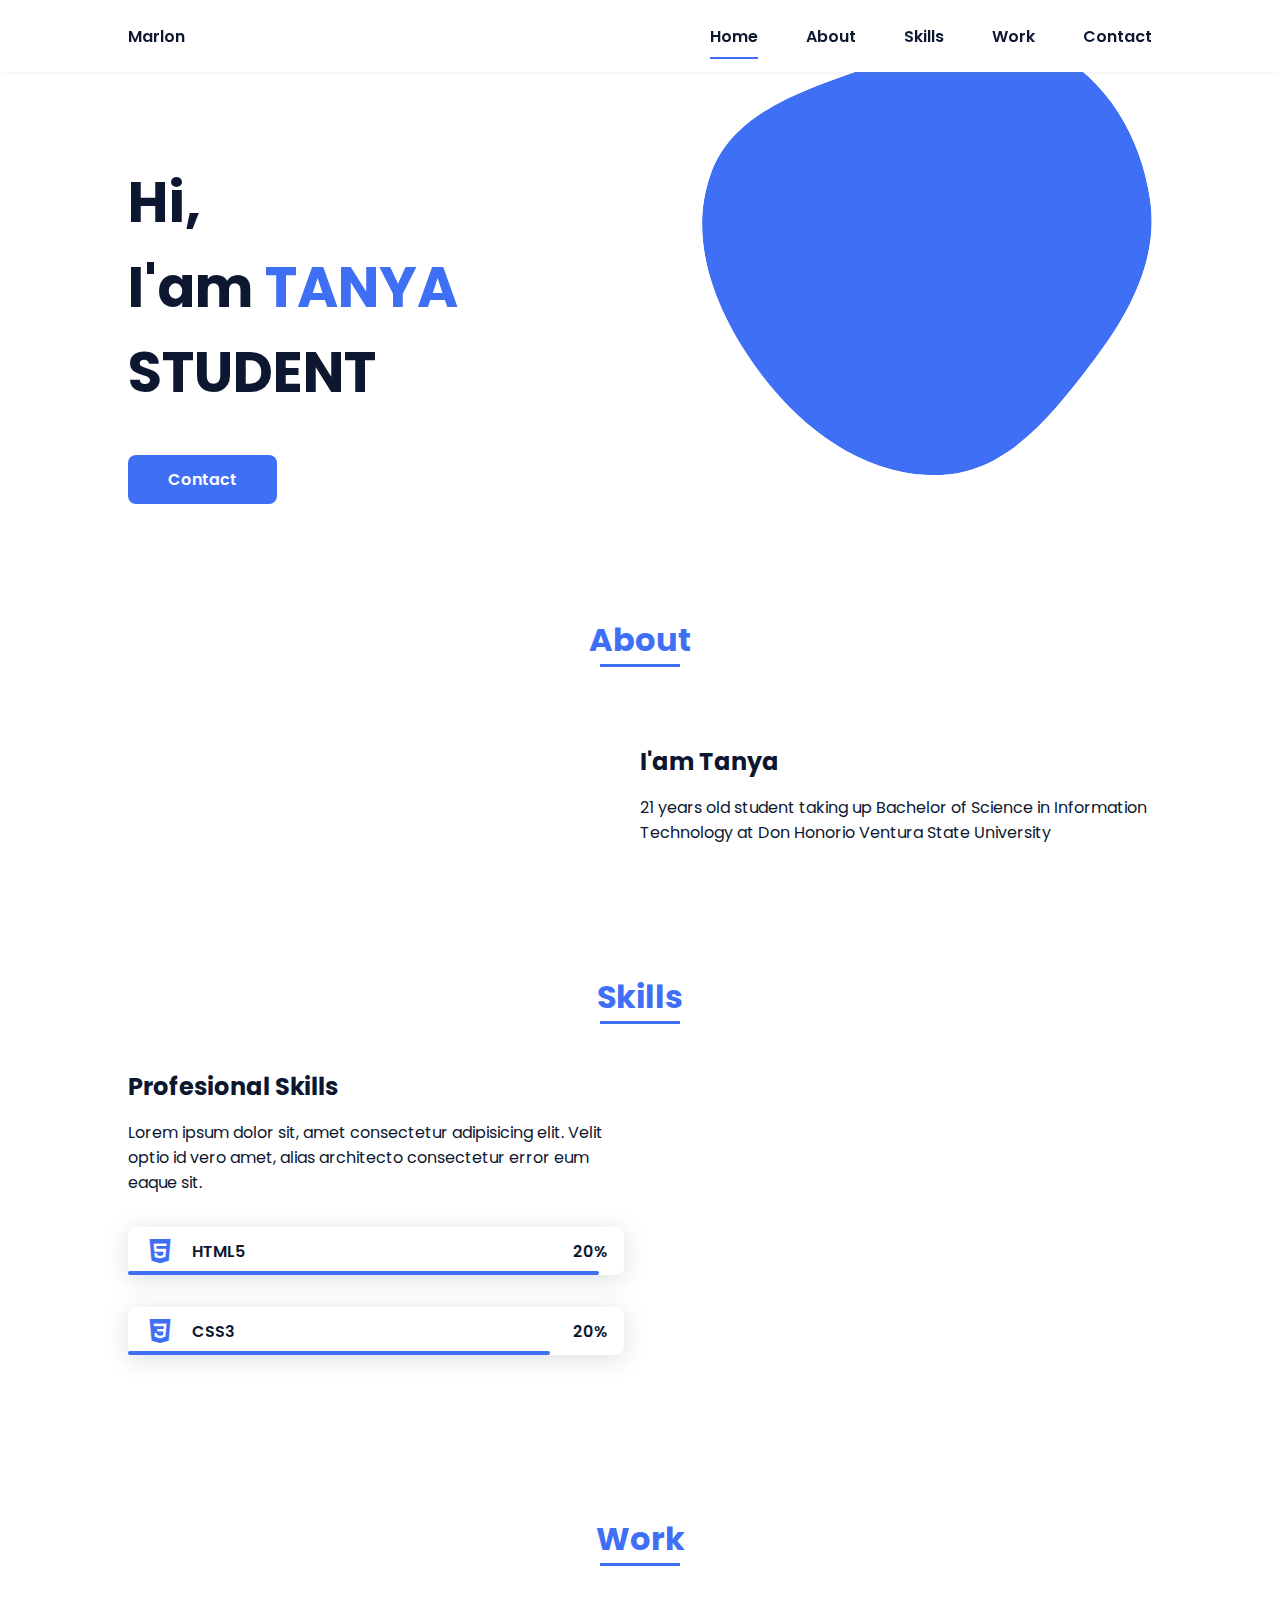
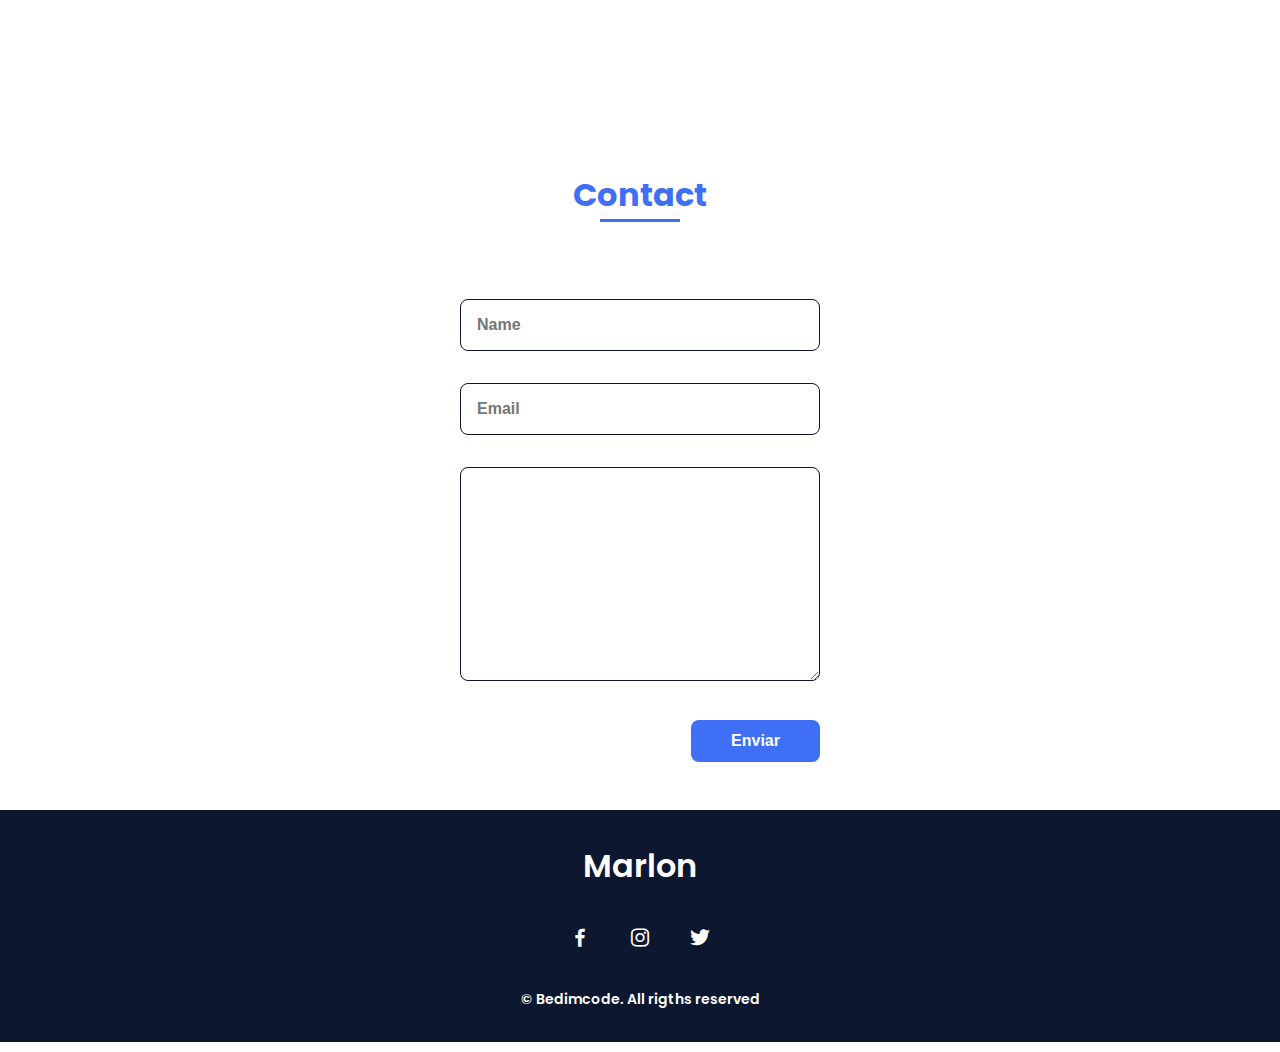
==== commit f724b1cc: "2" ====
--- a/Tanya-Portfolio/index.html
+++ b/Tanya-Portfolio/index.html
@@ -42,19 +42,6 @@
                     <h1 class="home__title">Hi,<br>I'am <span class="home__title-color"> TANYA </span><br> STUDENT </h1>
 
                     <a href="#" class="button">Contact</a>
-                </div>
-
-                <div class="home__social">
-                    <img src= "https://raw.githubusercontent.com/MikeCodesDotNET/ColoredBadges/4a38660afb7be89a6032218589b4454a1285c7f8/svg/social/gmail.svg" alt= "email" width = "50"> <br>
-                    <t><a href= "url"><t><p class= "emailgrid" tanya.bartocillo003@gmail.com ></p></a></t>
-                    <br>  
-                    <img src= "https://cdn4.iconfinder.com/data/icons/social-icons-6/40/phone-1024.png" alt="phone" height= "10" width="10"> <br> <u>09201030457</u>
-                    <img src="https://upload.wikimedia.org/wikipedia/commons/6/6c/Facebook_Logo_2023.png" width=20 height= 20 > <br>
-                    <t> 
-                    <a href= "https://www.facebook.com/tnybrtcll03" > Tanya Bartocillo </a> <br>
-                    <br>
-                    <img src= "https://upload.wikimedia.org/wikipedia/commons/9/95/Instagram_logo_2022.svg" width="20" height="20"> <br>
-                    <t> <a href="https://www.instagram.com/tny_brtcllo?igsh=MWdidHRiNDMwbnZtYg%3D%3D&utm_source=qr"> @tnybrtcll </a>
                 </div>
 
                 <div class="home__img">
--- a/Tanya-Portfolio/assets/css/styles.css
+++ b/Tanya-Portfolio/assets/css/styles.css
@@ -483,14 +483,5 @@
   .home__img {
     width: 450px;
   }
-
-.email{
-  margin: none;
-  border: none;
-}
-
-.emailgrid{
-  margin: none;
-  border: none;
-}
+  
 }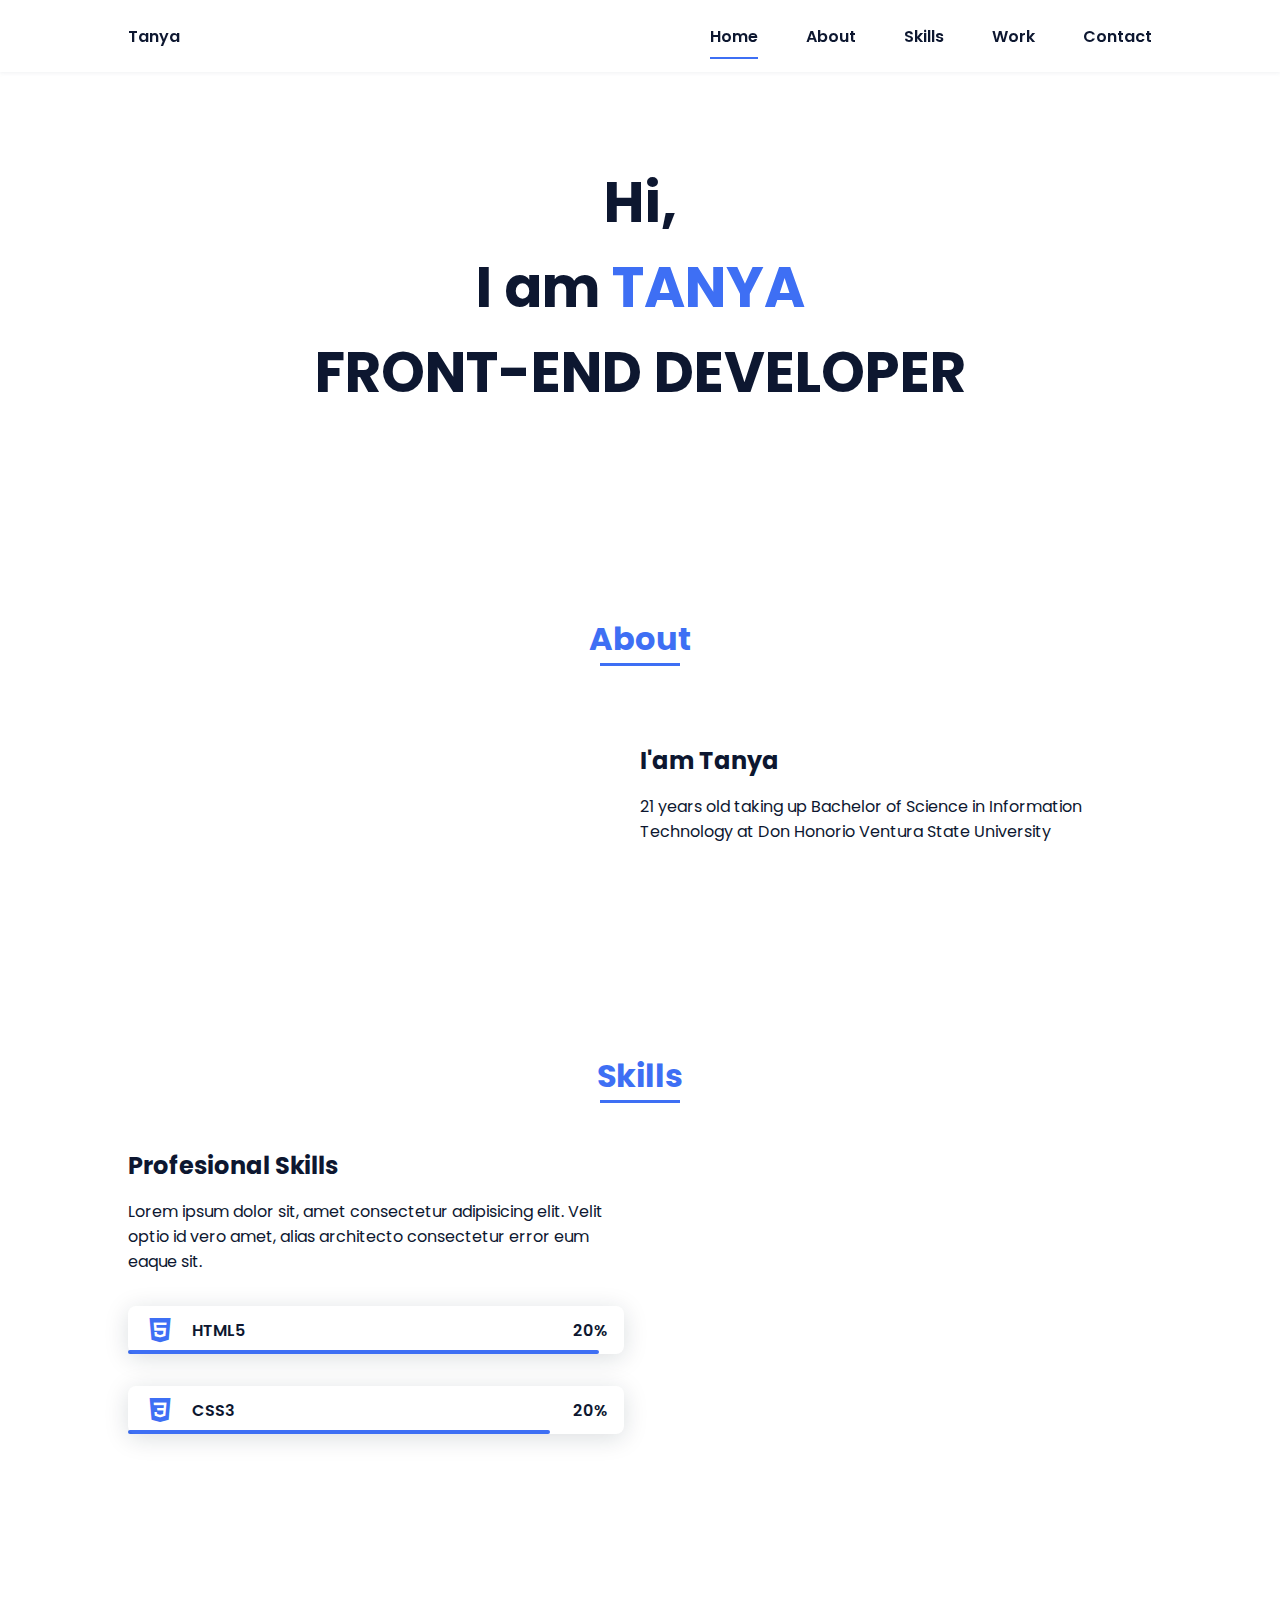
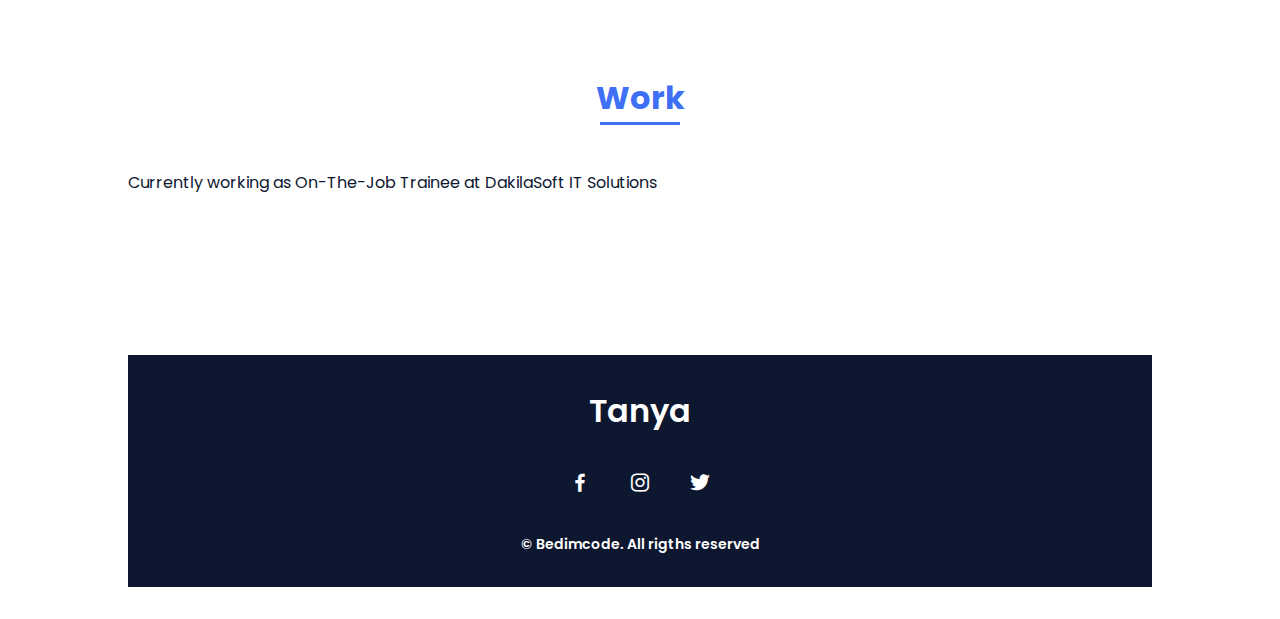
==== commit 51763b03: "12" ====
--- a/Tanya-Portfolio/index.html
+++ b/Tanya-Portfolio/index.html
@@ -16,7 +16,7 @@
         <header class="l-header">
             <nav class="nav bd-grid">
                 <div>
-                    <a href="#" class="nav__logo">Marlon</a>
+                    <a href="#" class="nav__logo">Tanya</a>
                 </div>
 
                 <div class="nav__menu" id="nav-menu">
@@ -39,23 +39,8 @@
             <!--===== HOME =====-->
             <section class="home bd-grid" id="home">
                 <div class="home__data">
-                    <h1 class="home__title">Hi,<br>I'am <span class="home__title-color"> TANYA </span><br> STUDENT </h1>
-
-                    <a href="#" class="button">Contact</a>
+                    <h1 class="home__title" align=" center">Hi,<br>I am <span class="home__title-color"> TANYA </span><br> FRONT-END DEVELOPER</h1>
                 </div>
-
-                <div class="home__img">
-                    <svg class="home__blob" viewBox="0 0 479 467" xmlns="http://www.w3.org/2000/svg" xmlns:xlink="http://www.w3.org/1999/xlink">
-                        <mask id="mask0" mask-type="alpha">
-                            <path d="M9.19024 145.964C34.0253 76.5814 114.865 54.7299 184.111 29.4823C245.804 6.98884 311.86 -14.9503 370.735 14.143C431.207 44.026 467.948 107.508 477.191 174.311C485.897 237.229 454.931 294.377 416.506 344.954C373.74 401.245 326.068 462.801 255.442 466.189C179.416 469.835 111.552 422.137 65.1576 361.805C17.4835 299.81 -17.1617 219.583 9.19024 145.964Z"/>
-                        </mask>
-                        <g mask="url(#mask0)">
-                            <path d="M9.19024 145.964C34.0253 76.5814 114.865 54.7299 184.111 29.4823C245.804 6.98884 311.86 -14.9503 370.735 14.143C431.207 44.026 467.948 107.508 477.191 174.311C485.897 237.229 454.931 294.377 416.506 344.954C373.74 401.245 326.068 462.801 255.442 466.189C179.416 469.835 111.552 422.137 65.1576 361.805C17.4835 299.81 -17.1617 219.583 9.19024 145.964Z"/>
-                            <image class="https://raw.githubusercontent.com/Tanyag1003/Tanyag1003/refs/heads/main/421956197_1573615646750477_8604354051653161444_n.jpg" x="50" y="60" href="assets/img/perfil.png"/>
-                        </g>
-                    </svg>
-                </div>
-            </section>
 
             <!--===== ABOUT =====-->
             <section class="about section " id="about">
@@ -68,7 +53,7 @@
                     
                     <div>
                         <h2 class="about__subtitle">I'am Tanya</h2>
-                        <p class="about__text">21 years old student taking up Bachelor of Science in Information Technology at Don Honorio Ventura State University</p>           
+                        <p class="about__text">21 years old taking up Bachelor of Science in Information Technology at Don Honorio Ventura State University</p>           
                     </div>                                   
                 </div>
             </section>
@@ -116,7 +101,7 @@
             <!--===== WORK =====-->
             <section class="work section" id="work">
                 <h2 class="section-title">Work</h2>
-
+                <p class = "text"> Currently working as On-The-Job Trainee at DakilaSoft IT Solutions </p>
                 <div class="work__container bd-grid">
                     <a href="" class="work__img">
                         <img src="https://cdn.elearningindustry.com/wp-content/uploads/2020/10/advantages-and-disadvantages-of-online-learning.jpg" alt="">
@@ -124,26 +109,11 @@
                 </div>
             </section>
 
-            <!--===== CONTACT =====-->
-            <section class="contact section" id="contact">
-                <h2 class="section-title">Contact</h2>
-
-                <div class="contact__container bd-grid">
-                    <form action="" class="contact__form">
-                        <input type="text" placeholder="Name" class="contact__input">
-                        <input type="mail" placeholder="Email" class="contact__input">
-                        <textarea name="" id="" cols="0" rows="10" class="contact__input"></textarea>
-                        <input type="button" value="Enviar" class="contact__button button">
-                    </form>
-                </div>
-            </section>
-        </main>
-
         <!--===== FOOTER =====-->
         <footer class="footer">
-            <p class="footer__title">Marlon</p>
+            <p class="footer__title">Tanya</p>
             <div class="footer__social">
-                <a href="#" class="footer__icon"><i class='bx bxl-facebook' ></i></a>
+                <a href="tanya.bartocillo003@gmail.com/" target="_blank" class="footer__icon"><i class='bx bxl-facebook' ></i></a>
                 <a href="#" class="footer__icon"><i class='bx bxl-instagram' ></i></a>
                 <a href="#" class="footer__icon"><i class='bx bxl-twitter' ></i></a>
             </div>
